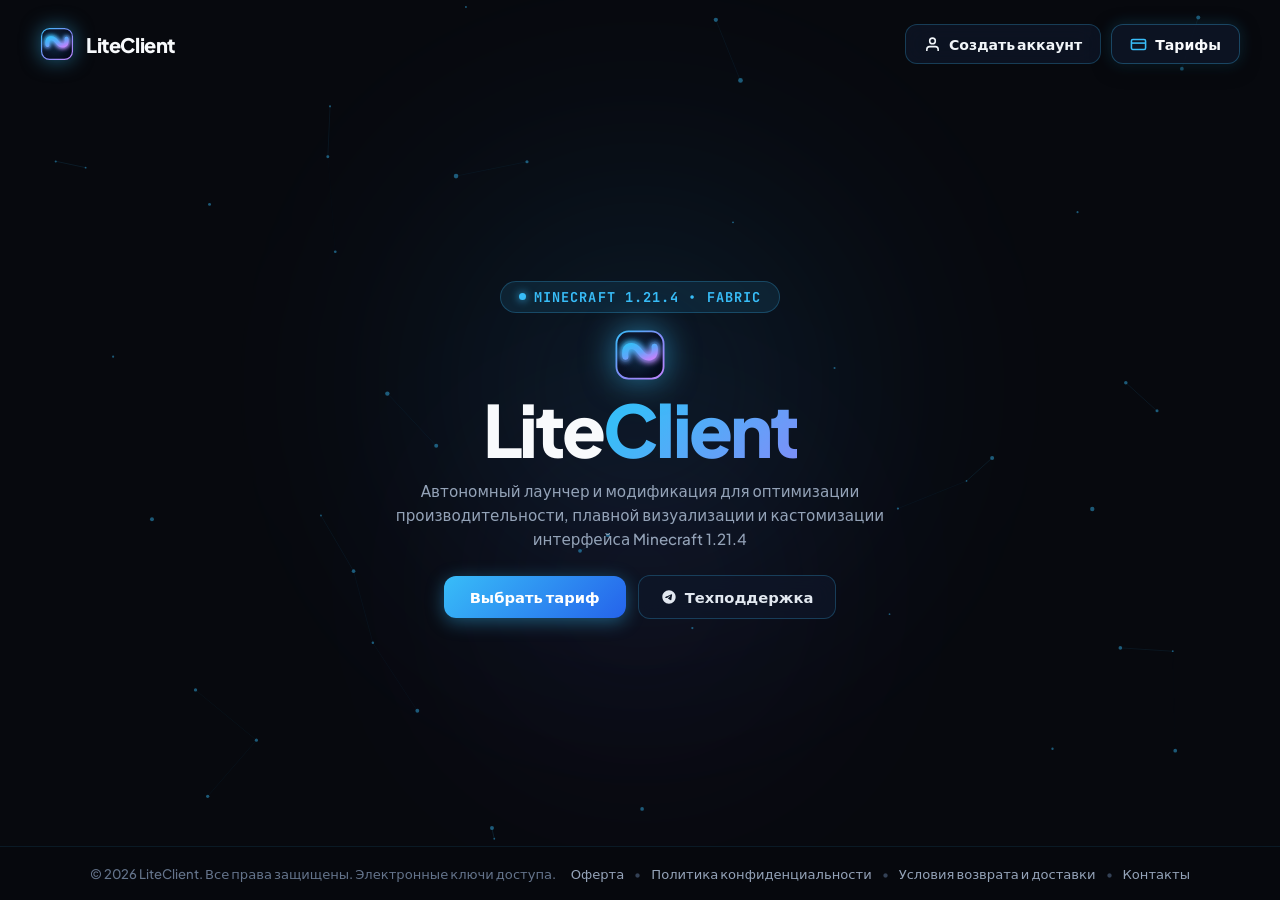
==== index.html @ 621535b3 "add Telegram auth verification system with @lLiteClientverifybot and profile dashboard" ====
<!DOCTYPE html>
<html lang="ru">
<head>
  <meta charset="UTF-8">
  <meta name="viewport" content="width=device-width, initial-scale=1.0">
  <title>LiteClient — Модификация и Лаунчер Minecraft 1.21.4</title>
  <link rel="preconnect" href="https://fonts.googleapis.com">
  <link rel="preconnect" href="https://fonts.gstatic.com" crossorigin>
  <link href="https://fonts.googleapis.com/css2?family=JetBrains+Mono:wght@400;600;700&family=Plus+Jakarta+Sans:wght@400;500;600;700;800;900&display=swap" rel="stylesheet">
  <meta http-equiv="Cache-Control" content="no-cache, no-store, must-revalidate" />
  <meta http-equiv="Pragma" content="no-cache" />
  <meta http-equiv="Expires" content="0" />
  <meta name="enot" content="80ca4e56" />
  <link rel="icon" type="image/svg+xml" href="logo.svg?v=5">
  <link rel="icon" type="image/png" href="logo.png">
  <link rel="shortcut icon" href="favicon.ico">
  <link rel="apple-touch-icon" href="logo.svg?v=5">
  <link rel="stylesheet" href="styles.css?v=10">
</head>
<body>
  <!-- Ambient background lighting & animated canvas -->
  <div class="ambient-glow glow-1"></div>
  <div class="ambient-glow glow-2"></div>
  <canvas id="particleCanvas"></canvas>

  <!-- Top bar with Logo, Auth and Tariffs buttons -->
  <header class="top-nav">
    <div class="nav-wrapper">
      <div class="top-logo">
        <img src="logo.svg?v=5" alt="LiteClient" class="nav-logo-img">
        <span class="nav-logo-text">Lite<span class="highlight">Client</span></span>
      </div>
      <div class="nav-actions">
        <!-- Auth button (shown when guest) -->
        <button class="nav-btn auth-nav-btn" id="openAuthBtn">
          <svg width="17" height="17" viewBox="0 0 24 24" fill="none" stroke="currentColor" stroke-width="2.2">
            <path d="M20 21v-2a4 4 0 0 0-4-4H8a4 4 0 0 0-4 4v2"></path>
            <circle cx="12" cy="7" r="4"></circle>
          </svg>
          <span>Создать аккаунт</span>
        </button>

        <!-- User profile badge (shown when logged in) -->
        <button class="user-profile-badge" id="userProfileBtn" style="display: none;">
          <span class="badge-dot"></span>
          <span class="badge-user" id="navUsername">@username</span>
        </button>

        <button class="nav-btn tariffs-open-btn" id="openTariffsBtn">
          <svg width="17" height="17" viewBox="0 0 24 24" fill="none" stroke="currentColor" stroke-width="2.2">
            <rect x="2" y="5" width="20" height="14" rx="2"></rect>
            <line x1="2" y1="10" x2="22" y2="10"></line>
          </svg>
          <span>Тарифы</span>
        </button>
      </div>
    </div>
  </header>

  <!-- Strictly centered title with emblem & white description -->
  <main class="center-wrapper">
    <div class="center-card">
      <div class="version-tag">
        <span class="pulse-dot"></span>
        MINECRAFT 1.21.4 • FABRIC
      </div>

      <div class="logo-emblem-wrap">
        <img src="logo.svg?v=5" alt="LiteClient Logo" class="brand-logo-img">
      </div>

      <h1 class="logo-title">
        Lite<span class="highlight">Client</span>
      </h1>

      <p class="brand-description">
        Автономный лаунчер и модификация для оптимизации производительности, плавной визуализации и кастомизации интерфейса Minecraft 1.21.4
      </p>

      <div class="hero-actions">
        <button class="hero-primary-btn" id="heroOpenTariffsBtn">
          Выбрать тариф
        </button>
        <a href="https://t.me/lLiteClientBot" target="_blank" rel="noopener noreferrer" class="hero-secondary-btn">
          <svg width="16" height="16" viewBox="0 0 24 24" fill="currentColor">
            <path d="M12 2C6.48 2 2 6.48 2 12s4.48 10 10 10 10-4.48 10-10S17.52 2 12 2zm4.64 6.8c-.15 1.58-.8 5.42-1.13 7.19-.14.75-.42 1-.68 1.03-.58.05-1.02-.38-1.58-.75-.88-.58-1.38-.94-2.23-1.5-.99-.65-.35-1.01.22-1.59.15-.15 2.71-2.48 2.76-2.69a.2.2 0 00-.05-.18c-.06-.05-.14-.03-.21-.02-.09.02-1.49.95-4.22 2.79-.4.27-.76.41-1.08.4-.36-.01-1.04-.2-1.55-.37-.63-.2-1.12-.31-1.08-.66.02-.18.27-.36.75-.55 2.92-1.27 4.86-2.11 5.83-2.52 2.77-1.16 3.35-1.36 3.73-1.36.08 0 .27.02.39.12.1.08.13.19.14.27-.01.06.01.24 0 .39z"/>
          </svg>
          Техподдержка
        </a>
      </div>
    </div>
  </main>

  <!-- Legal Footer -->
  <footer class="site-footer">
    <div class="footer-wrapper">
      <div class="footer-copy">
        © 2026 LiteClient. Все права защищены. Электронные ключи доступа.
      </div>
      <div class="footer-links">
        <button class="footer-link-btn" data-legal="terms">Оферта</button>
        <span class="footer-sep">•</span>
        <button class="footer-link-btn" data-legal="privacy">Политика конфиденциальности</button>
        <span class="footer-sep">•</span>
        <button class="footer-link-btn" data-legal="refund">Условия возврата и доставки</button>
        <span class="footer-sep">•</span>
        <button class="footer-link-btn" data-legal="contacts">Контакты</button>
      </div>
    </div>
  </footer>

  <!-- Tariffs Modal -->
  <div class="modal-backdrop" id="tariffsModal">
    <div class="modal-card">
      <div class="modal-header">
        <div class="modal-title-wrap">
          <img src="logo.svg?v=5" alt="LiteClient" class="modal-logo-img">
          <h2 class="modal-title">Тарифы LiteClient</h2>
        </div>
        <button class="modal-close-btn" id="closeTariffsBtn" aria-label="Закрыть">&times;</button>
      </div>

      <div class="tariffs-grid">
        <!-- 1 День -->
        <div class="tariff-box">
          <div class="tariff-duration">1 День</div>
          <div class="tariff-price">49 <span class="currency">руб</span></div>
          <button class="buy-btn" data-plan="1 День" data-price="49 руб">Купить</button>
        </div>

        <!-- 7 Дней -->
        <div class="tariff-box">
          <div class="tariff-duration">7 Дней</div>
          <div class="tariff-price">149 <span class="currency">руб</span></div>
          <button class="buy-btn" data-plan="7 Дней" data-price="149 руб">Купить</button>
        </div>

        <!-- 30 Дней -->
        <div class="tariff-box featured">
          <span class="tariff-badge">Хит</span>
          <div class="tariff-duration">30 Дней</div>
          <div class="tariff-price">449 <span class="currency">руб</span></div>
          <button class="buy-btn btn-highlight" data-plan="30 Дней" data-price="449 руб">Купить</button>
        </div>

        <!-- 90 Дней -->
        <div class="tariff-box">
          <div class="tariff-duration">90 Дней</div>
          <div class="tariff-price">899 <span class="currency">руб</span></div>
          <button class="buy-btn" data-plan="90 Дней" data-price="899 руб">Купить</button>
        </div>

        <!-- Навсегда -->
        <div class="tariff-box lifetime">
          <span class="tariff-badge lifetime-badge">Lifetime</span>
          <div class="tariff-duration">Навсегда</div>
          <div class="tariff-price">1699 <span class="currency">руб</span></div>
          <button class="buy-btn btn-lifetime" data-plan="Навсегда" data-price="1699 руб">Купить</button>
        </div>
      </div>
    </div>
  </div>

  <!-- Telegram Verification / Auth Modal -->
  <div class="modal-backdrop" id="authModal">
    <div class="modal-card auth-modal-card">
      <div class="modal-header">
        <div class="modal-title-wrap">
          <img src="logo.svg?v=5" alt="LiteClient" class="modal-logo-img">
          <h2 class="modal-title">Создание аккаунта</h2>
        </div>
        <button class="modal-close-btn" id="closeAuthBtn" aria-label="Закрыть">&times;</button>
      </div>

      <!-- Initial Auth Flow -->
      <div id="authFlowBody">
        <p class="auth-intro-text">
          Авторизация в LiteClient происходит исключительно через <b>Telegram</b> без паролей. Ваш аккаунт навсегда привязывается к вашему Telegram.
        </p>

        <div class="auth-code-wrapper">
          <div class="auth-code-label">Ваш код привязки:</div>
          <div class="auth-code-box">
            <span class="auth-code-digits" id="authCodeDigits">------</span>
            <button class="copy-code-action-btn" id="copyAuthCodeBtn" title="Скопировать код">
              <svg width="16" height="16" viewBox="0 0 24 24" fill="none" stroke="currentColor" stroke-width="2">
                <rect x="9" y="9" width="13" height="13" rx="2" ry="2"></rect>
                <path d="M5 15H4a2 2 0 0 1-2-2V4a2 2 0 0 1 2-2h9a2 2 0 0 1 2 2v1"></path>
              </svg>
              <span>Копировать</span>
            </button>
          </div>
        </div>

        <div class="auth-actions-group">
          <!-- Direct Deep Link Button (1-Click) -->
          <a href="#" id="authTgDeepLinkBtn" target="_blank" rel="noopener noreferrer" class="auth-telegram-btn">
            <svg width="18" height="18" viewBox="0 0 24 24" fill="currentColor">
              <path d="M12 2C6.48 2 2 6.48 2 12s4.48 10 10 10 10-4.48 10-10S17.52 2 12 2zm4.64 6.8c-.15 1.58-.8 5.42-1.13 7.19-.14.75-.42 1-.68 1.03-.58.05-1.02-.38-1.58-.75-.88-.58-1.38-.94-2.23-1.5-.99-.65-.35-1.01.22-1.59.15-.15 2.71-2.48 2.76-2.69a.2.2 0 00-.05-.18c-.06-.05-.14-.03-.21-.02-.09.02-1.49.95-4.22 2.79-.4.27-.76.41-1.08.4-.36-.01-1.04-.2-1.55-.37-.63-.2-1.12-.31-1.08-.66.02-.18.27-.36.75-.55 2.92-1.27 4.86-2.11 5.83-2.52 2.77-1.16 3.35-1.36 3.73-1.36.08 0 .27.02.39.12.1.08.13.19.14.27-.01.06.01.24 0 .39z"/>
            </svg>
            <span>Привязать в Telegram (в 1 клик)</span>
          </a>

          <!-- Manual /link instruction -->
          <div class="auth-manual-instruction">
            <span>Или отправьте боту <a href="https://t.me/lLiteClientverifybot" target="_blank" class="bot-mention-link">@lLiteClientverifybot</a>:</span>
            <div class="command-pill" id="commandPill">
              <code>/link <span id="pillCodeValue">------</span></code>
            </div>
          </div>
        </div>

        <div class="auth-waiting-status">
          <span class="pulse-radar"></span>
          <span id="authStatusLabel">Ожидание отправки кода боту...</span>
        </div>
      </div>

      <!-- Success Screen (Shown once linked) -->
      <div id="authSuccessFlow" style="display: none;" class="auth-success-flow">
        <div class="success-check-badge">✓</div>
        <h3 class="success-heading">Аккаунт успешно привязан!</h3>
        <div class="success-user-card">
          <div class="suc-row">
            <span class="suc-label">Пользователь:</span>
            <span class="suc-val" id="sucUserName">@username</span>
          </div>
          <div class="suc-row">
            <span class="suc-label">Telegram ID:</span>
            <span class="suc-val" id="sucUserId">123456789</span>
          </div>
        </div>
        <button class="hero-primary-btn" id="finishAuthBtn" style="width: 100%; margin-top: 16px;">
          Перейти в профиль
        </button>
      </div>
    </div>
  </div>

  <!-- User Profile Dashboard Modal -->
  <div class="modal-backdrop" id="profileModal">
    <div class="modal-card profile-modal-card">
      <div class="modal-header">
        <div class="modal-title-wrap">
          <img src="logo.svg?v=5" alt="LiteClient" class="modal-logo-img">
          <h2 class="modal-title">Личный кабинет</h2>
        </div>
        <button class="modal-close-btn" id="closeProfileBtn" aria-label="Закрыть">&times;</button>
      </div>

      <div class="profile-dashboard-body">
        <div class="profile-hero-card">
          <div class="profile-avatar-circle">👤</div>
          <div class="profile-info-text">
            <div class="profile-uname" id="profUname">@username</div>
            <div class="profile-id-tag">ID: <span id="profUid">123456</span> • <span class="verified-tag">Верифицирован ✅</span></div>
          </div>
        </div>

        <div class="profile-stats-grid">
          <div class="stat-card">
            <div class="stat-name">Привязанный Telegram</div>
            <div class="stat-value" id="profTgHandle">@username</div>
          </div>
          <div class="stat-card">
            <div class="stat-name">Статус подписки</div>
            <div class="stat-value text-accent" id="profSubStatus">Не активирована</div>
          </div>
        </div>

        <div class="profile-actions-row">
          <button class="hero-primary-btn" id="profBuyBtn" style="flex: 1;">
            Приобрести подписку
          </button>
          <button class="logout-btn" id="logoutBtn">
            Выйти
          </button>
        </div>
      </div>
    </div>
  </div>

  <!-- Legal Modal (Terms, Privacy, Refund, Contacts) -->
  <div class="modal-backdrop" id="legalModal">
    <div class="modal-card legal-modal-card">
      <div class="modal-header">
        <div class="modal-title-wrap">
          <img src="logo.svg?v=5" alt="LiteClient" class="modal-logo-img">
          <h2 class="modal-title" id="legalModalTitle">Информация</h2>
        </div>
        <button class="modal-close-btn" id="closeLegalBtn" aria-label="Закрыть">&times;</button>
      </div>

      <div class="legal-tabs">
        <button class="legal-tab-btn" data-tab="terms">Оферта</button>
        <button class="legal-tab-btn" data-tab="privacy">Конфиденциальность</button>
        <button class="legal-tab-btn" data-tab="refund">Возврат и доставка</button>
        <button class="legal-tab-btn" data-tab="contacts">Контакты</button>
      </div>

      <div class="legal-content-body" id="legalContentBody">
        <!-- Content injected dynamically via script.js -->
      </div>
    </div>
  </div>

  <script src="script.js?v=7"></script>
</body>
</html>
---- styles.css ----
:root {
  --bg-deep: #07090e;
  --text-main: #f8fafc;
  --text-muted: #94a3b8;
  --accent-cyan: #38bdf8;
  --accent-blue: #2563eb;
  --accent-purple: #8b5cf6;
  --card-bg: rgba(15, 23, 42, 0.7);
  --card-border: rgba(56, 189, 248, 0.2);
  --font-main: 'Plus Jakarta Sans', system-ui, -apple-system, sans-serif;
  --font-mono: 'JetBrains Mono', monospace;
}

* {
  margin: 0;
  padding: 0;
  box-sizing: border-box;
}

html, body {
  width: 100%;
  height: 100%;
  overflow: hidden;
  background-color: var(--bg-deep);
  color: var(--text-main);
  font-family: var(--font-main);
  -webkit-font-smoothing: antialiased;
}

/* Background glow */
.ambient-glow {
  position: absolute;
  border-radius: 50%;
  filter: blur(120px);
  pointer-events: none;
  z-index: 0;
  opacity: 0.45;
  animation: floatOrb 10s ease-in-out infinite alternate;
}

.glow-1 {
  width: 500px;
  height: 500px;
  top: 15%;
  left: 50%;
  transform: translateX(-50%);
  background: radial-gradient(circle, rgba(56, 189, 248, 0.35) 0%, rgba(37, 99, 235, 0.1) 70%, transparent 100%);
}

.glow-2 {
  width: 450px;
  height: 450px;
  bottom: 10%;
  left: 50%;
  transform: translateX(-50%);
  background: radial-gradient(circle, rgba(139, 92, 246, 0.25) 0%, transparent 70%);
}

@keyframes floatOrb {
  0% { transform: translate(-50%, -10px) scale(0.95); }
  100% { transform: translate(-50%, 15px) scale(1.05); }
}

#particleCanvas {
  position: absolute;
  top: 0;
  left: 0;
  width: 100%;
  height: 100%;
  z-index: 1;
  pointer-events: none;
}

/* Top bar with Tariffs button */
.top-nav {
  position: absolute;
  top: 0;
  left: 0;
  width: 100%;
  z-index: 50;
  padding: 24px 32px;
}

.nav-wrapper {
  max-width: 1200px;
  margin: 0 auto;
  display: flex;
  align-items: center;
  justify-content: space-between;
}

.top-logo {
  display: flex;
  align-items: center;
  gap: 12px;
  user-select: none;
}

.nav-logo-img {
  width: 34px;
  height: 34px;
  filter: drop-shadow(0 0 10px rgba(56, 189, 248, 0.5));
}

.nav-logo-text {
  font-size: 1.25rem;
  font-weight: 800;
  letter-spacing: -0.02em;
  color: var(--text-main);
}

.logo-emblem-wrap {
  margin-bottom: 12px;
  display: flex;
  align-items: center;
  justify-content: center;
}

.brand-logo-img {
  width: 52px;
  height: 52px;
  filter: drop-shadow(0 0 16px rgba(56, 189, 248, 0.6));
  animation: logoPulse 4s ease-in-out infinite alternate;
}

@keyframes logoPulse {
  0% { transform: scale(0.97); filter: drop-shadow(0 0 14px rgba(56, 189, 248, 0.5)); }
  100% { transform: scale(1.03); filter: drop-shadow(0 0 24px rgba(139, 92, 246, 0.7)); }
}

.modal-logo-img {
  width: 38px;
  height: 38px;
  filter: drop-shadow(0 0 12px rgba(56, 189, 248, 0.6));
}

.tariffs-open-btn {
  display: inline-flex;
  align-items: center;
  gap: 10px;
  background: rgba(15, 23, 42, 0.75);
  backdrop-filter: blur(16px);
  -webkit-backdrop-filter: blur(16px);
  color: var(--text-main);
  border: 1px solid rgba(56, 189, 248, 0.3);
  padding: 12px 24px;
  border-radius: 999px;
  font-family: var(--font-main);
  font-size: 0.95rem;
  font-weight: 700;
  cursor: pointer;
  box-shadow: 0 4px 20px -2px rgba(0, 0, 0, 0.5),
              0 0 15px rgba(56, 189, 248, 0.2);
  transition: all 0.25s cubic-bezier(0.16, 1, 0.3, 1);
}

.tariffs-open-btn:hover {
  transform: translateY(-2px);
  border-color: var(--accent-cyan);
  background: rgba(56, 189, 248, 0.15);
  box-shadow: 0 6px 25px -2px rgba(56, 189, 248, 0.4),
              0 0 25px rgba(56, 189, 248, 0.3);
}

.tariffs-open-btn svg {
  color: var(--accent-cyan);
}

/* Center strictly title */
.center-wrapper {
  position: relative;
  z-index: 10;
  width: 100%;
  height: 100vh;
  display: flex;
  align-items: center;
  justify-content: center;
  padding: 24px;
}

.center-card {
  display: flex;
  flex-direction: column;
  align-items: center;
  justify-content: center;
  text-align: center;
  animation: cardFadeIn 0.8s cubic-bezier(0.16, 1, 0.3, 1) forwards;
}

@keyframes cardFadeIn {
  from {
    opacity: 0;
    transform: translateY(20px) scale(0.96);
  }
  to {
    opacity: 1;
    transform: translateY(0) scale(1);
  }
}

.version-tag {
  display: inline-flex;
  align-items: center;
  gap: 8px;
  font-family: var(--font-mono);
  font-size: 0.85rem;
  font-weight: 700;
  letter-spacing: 0.08em;
  color: var(--accent-cyan);
  background: rgba(56, 189, 248, 0.1);
  border: 1px solid rgba(56, 189, 248, 0.25);
  padding: 6px 18px;
  border-radius: 999px;
  margin-bottom: 16px;
}

.pulse-dot {
  width: 7px;
  height: 7px;
  background-color: var(--accent-cyan);
  border-radius: 50%;
  box-shadow: 0 0 8px var(--accent-cyan);
  animation: pulse 2s infinite;
}

@keyframes pulse {
  0%, 100% { opacity: 1; transform: scale(1); }
  50% { opacity: 0.4; transform: scale(0.85); }
}

.logo-title {
  font-size: 4.5rem;
  font-weight: 900;
  letter-spacing: -0.04em;
  line-height: 1;
}

.logo-title .icon {
  background: linear-gradient(135deg, #38bdf8 0%, #a855f7 100%);
  -webkit-background-clip: text;
  -webkit-text-fill-color: transparent;
  display: inline-block;
  margin-right: 4px;
  filter: drop-shadow(0 0 20px rgba(56, 189, 248, 0.7));
}

.logo-title .highlight {
  background: linear-gradient(135deg, #38bdf8 20%, #818cf8 100%);
  -webkit-background-clip: text;
  -webkit-text-fill-color: transparent;
}

/* Modal Popup */
.modal-backdrop {
  position: fixed;
  top: 0;
  left: 0;
  width: 100%;
  height: 100%;
  z-index: 100;
  background: rgba(3, 7, 18, 0.82);
  backdrop-filter: blur(20px);
  -webkit-backdrop-filter: blur(20px);
  display: flex;
  align-items: center;
  justify-content: center;
  padding: 24px;
  opacity: 0;
  visibility: hidden;
  transition: all 0.3s cubic-bezier(0.16, 1, 0.3, 1);
}

.modal-backdrop.active {
  opacity: 1;
  visibility: visible;
}

.modal-card {
  max-width: 980px;
  width: 100%;
  background: rgba(15, 23, 42, 0.85);
  border: 1px solid rgba(56, 189, 248, 0.25);
  border-radius: 28px;
  padding: 40px 36px;
  box-shadow: 0 30px 80px -15px rgba(0, 0, 0, 0.8),
              0 0 50px -10px rgba(56, 189, 248, 0.25);
  transform: translateY(25px) scale(0.96);
  transition: transform 0.3s cubic-bezier(0.16, 1, 0.3, 1);
}

.modal-backdrop.active .modal-card {
  transform: translateY(0) scale(1);
}

.modal-header {
  display: flex;
  align-items: center;
  justify-content: space-between;
  margin-bottom: 32px;
}

.modal-title-wrap {
  display: flex;
  align-items: center;
  gap: 12px;
}

.modal-icon {
  font-size: 1.8rem;
  filter: drop-shadow(0 0 10px rgba(56, 189, 248, 0.6));
}

.modal-title {
  font-size: 1.8rem;
  font-weight: 800;
  color: var(--text-main);
  letter-spacing: -0.02em;
}

.modal-close-btn {
  background: rgba(255, 255, 255, 0.06);
  border: 1px solid rgba(255, 255, 255, 0.12);
  color: var(--text-muted);
  width: 42px;
  height: 42px;
  border-radius: 50%;
  font-size: 1.6rem;
  line-height: 1;
  display: flex;
  align-items: center;
  justify-content: center;
  cursor: pointer;
  transition: all 0.2s ease;
}

.modal-close-btn:hover {
  background: rgba(239, 68, 68, 0.2);
  border-color: rgba(239, 68, 68, 0.4);
  color: #ef4444;
  transform: scale(1.08);
}

/* Tariffs Grid (5 items) */
.tariffs-grid {
  display: grid;
  grid-template-columns: repeat(5, 1fr);
  gap: 16px;
}

.tariff-box {
  position: relative;
  background: rgba(15, 23, 42, 0.6);
  border: 1px solid rgba(255, 255, 255, 0.08);
  border-radius: 20px;
  padding: 26px 18px;
  text-align: center;
  display: flex;
  flex-direction: column;
  justify-content: space-between;
  gap: 20px;
  transition: all 0.25s cubic-bezier(0.16, 1, 0.3, 1);
}

.tariff-box:hover {
  transform: translateY(-6px);
  border-color: rgba(56, 189, 248, 0.4);
  box-shadow: 0 15px 35px -10px rgba(56, 189, 248, 0.25);
  background: rgba(15, 23, 42, 0.85);
}

.tariff-box.featured {
  border-color: rgba(56, 189, 248, 0.5);
  background: linear-gradient(180deg, rgba(56, 189, 248, 0.12) 0%, rgba(15, 23, 42, 0.8) 100%);
  box-shadow: 0 10px 30px -5px rgba(56, 189, 248, 0.25);
}

.tariff-box.lifetime {
  border-color: rgba(139, 92, 246, 0.5);
  background: linear-gradient(180deg, rgba(139, 92, 246, 0.15) 0%, rgba(15, 23, 42, 0.8) 100%);
  box-shadow: 0 10px 30px -5px rgba(139, 92, 246, 0.25);
}

.tariff-badge {
  position: absolute;
  top: -11px;
  left: 50%;
  transform: translateX(-50%);
  background: var(--accent-cyan);
  color: #07090e;
  font-family: var(--font-mono);
  font-size: 0.68rem;
  font-weight: 800;
  text-transform: uppercase;
  padding: 2px 10px;
  border-radius: 999px;
  letter-spacing: 0.06em;
}

.lifetime-badge {
  background: linear-gradient(135deg, #a855f7 0%, #38bdf8 100%);
  color: #fff;
}

.tariff-duration {
  font-size: 1.15rem;
  font-weight: 700;
  color: var(--text-main);
  letter-spacing: -0.01em;
}

.tariff-price {
  font-size: 1.75rem;
  font-weight: 900;
  color: var(--text-main);
  font-family: var(--font-mono);
  letter-spacing: -0.03em;
}

.tariff-price .currency {
  font-size: 0.95rem;
  font-weight: 600;
  color: var(--accent-cyan);
}

.lifetime .tariff-price .currency {
  color: #c084fc;
}

/* Buy buttons */
.buy-btn {
  width: 100%;
  padding: 12px 14px;
  font-size: 0.95rem;
  font-weight: 700;
  border-radius: 14px;
  border: 1px solid rgba(56, 189, 248, 0.3);
  background: rgba(56, 189, 248, 0.12);
  color: var(--accent-cyan);
  cursor: pointer;
  font-family: var(--font-main);
  transition: all 0.2s cubic-bezier(0.16, 1, 0.3, 1);
}

.buy-btn:hover {
  background: var(--accent-cyan);
  color: #07090e;
  border-color: var(--accent-cyan);
  transform: scale(1.03);
  box-shadow: 0 6px 20px -2px rgba(56, 189, 248, 0.5);
}

.buy-btn.btn-highlight {
  background: linear-gradient(135deg, #38bdf8 0%, #2563eb 100%);
  color: #fff;
  border: none;
}

.buy-btn.btn-highlight:hover {
  filter: brightness(1.15);
  box-shadow: 0 8px 25px -2px rgba(56, 189, 248, 0.6);
}

.buy-btn.btn-lifetime {
  background: linear-gradient(135deg, #a855f7 0%, #6366f1 100%);
  color: #fff;
  border: none;
}

.buy-btn.btn-lifetime:hover {
  filter: brightness(1.15);
  box-shadow: 0 8px 25px -2px rgba(168, 85, 247, 0.6);
}

/* Brand description & hero actions */
.brand-description {
  margin-top: 14px;
  font-size: 0.95rem;
  line-height: 1.6;
  color: #94a3b8;
  max-width: 520px;
  text-align: center;
  font-weight: 500;
}

.hero-actions {
  display: flex;
  align-items: center;
  gap: 12px;
  margin-top: 24px;
}

.hero-primary-btn {
  background: linear-gradient(135deg, #38bdf8 0%, #2563eb 100%);
  color: #fff;
  border: none;
  font-family: var(--font-main);
  font-size: 0.92rem;
  font-weight: 700;
  padding: 12px 26px;
  border-radius: 12px;
  cursor: pointer;
  box-shadow: 0 4px 18px rgba(56, 189, 248, 0.4);
  transition: all 0.25s cubic-bezier(0.16, 1, 0.3, 1);
}

.hero-primary-btn:hover {
  transform: translateY(-2px);
  box-shadow: 0 8px 25px rgba(56, 189, 248, 0.6);
  filter: brightness(1.1);
}

.hero-secondary-btn {
  display: inline-flex;
  align-items: center;
  gap: 8px;
  background: rgba(15, 23, 42, 0.7);
  color: #e2e8f0;
  border: 1px solid rgba(56, 189, 248, 0.25);
  font-family: var(--font-main);
  font-size: 0.92rem;
  font-weight: 600;
  padding: 12px 22px;
  border-radius: 12px;
  cursor: pointer;
  text-decoration: none;
  backdrop-filter: blur(12px);
  transition: all 0.25s ease;
}

.hero-secondary-btn:hover {
  background: rgba(56, 189, 248, 0.12);
  border-color: var(--accent-cyan);
  color: #fff;
  transform: translateY(-2px);
}

/* Site Footer */
.site-footer {
  position: absolute;
  bottom: 0;
  left: 0;
  width: 100%;
  padding: 18px 24px;
  background: rgba(7, 9, 14, 0.75);
  backdrop-filter: blur(16px);
  border-top: 1px solid rgba(56, 189, 248, 0.1);
  z-index: 20;
}

.footer-wrapper {
  max-width: 1100px;
  margin: 0 auto;
  display: flex;
  align-items: center;
  justify-content: space-between;
  flex-wrap: wrap;
  gap: 12px;
  font-size: 0.82rem;
  color: #64748b;
}

.footer-copy {
  font-weight: 500;
}

.footer-links {
  display: flex;
  align-items: center;
  gap: 10px;
  flex-wrap: wrap;
}

.footer-sep {
  color: #334155;
  user-select: none;
}

.footer-link-btn {
  background: none;
  border: none;
  color: #94a3b8;
  font-family: var(--font-main);
  font-size: 0.82rem;
  font-weight: 500;
  cursor: pointer;
  padding: 0;
  transition: color 0.2s ease;
}

.footer-link-btn:hover {
  color: var(--accent-cyan);
  text-decoration: underline;
}

/* Legal Modal */
.legal-modal-card {
  max-width: 780px !important;
  width: 92% !important;
  max-height: 85vh;
  display: flex;
  flex-direction: column;
}

.legal-tabs {
  display: flex;
  gap: 8px;
  border-bottom: 1px solid rgba(56, 189, 248, 0.15);
  padding-bottom: 12px;
  margin-bottom: 18px;
  overflow-x: auto;
}

.legal-tab-btn {
  background: rgba(15, 23, 42, 0.6);
  border: 1px solid rgba(56, 189, 248, 0.15);
  color: #94a3b8;
  font-family: var(--font-main);
  font-size: 0.82rem;
  font-weight: 600;
  padding: 8px 16px;
  border-radius: 8px;
  cursor: pointer;
  white-space: nowrap;
  transition: all 0.2s ease;
}

.legal-tab-btn:hover {
  color: #f8fafc;
  border-color: rgba(56, 189, 248, 0.4);
}

.legal-tab-btn.active {
  background: rgba(56, 189, 248, 0.18);
  border-color: var(--accent-cyan);
  color: var(--accent-cyan);
}

.legal-content-body {
  overflow-y: auto;
  max-height: 55vh;
  padding-right: 10px;
  font-size: 0.88rem;
  line-height: 1.7;
  color: #cbd5e1;
}

.legal-content-body::-webkit-scrollbar {
  width: 6px;
}
.legal-content-body::-webkit-scrollbar-track {
  background: rgba(15, 23, 42, 0.4);
  border-radius: 3px;
}
.legal-content-body::-webkit-scrollbar-thumb {
  background: rgba(56, 189, 248, 0.3);
  border-radius: 3px;
}

.legal-section-title {
  font-size: 1.15rem;
  font-weight: 700;
  color: #f8fafc;
  margin-top: 14px;
  margin-bottom: 8px;
}

.legal-text-p {
  margin-bottom: 12px;
}

.legal-contacts-grid {
  display: grid;
  grid-template-columns: repeat(auto-fit, minmax(240px, 1fr));
  gap: 16px;
  margin-top: 16px;
}

.contact-card {
  background: rgba(15, 23, 42, 0.6);
  border: 1px solid rgba(56, 189, 248, 0.2);
  border-radius: 12px;
  padding: 16px;
}

.contact-card-label {
  font-size: 0.78rem;
  color: #64748b;
  text-transform: uppercase;
  font-weight: 700;
  letter-spacing: 0.05em;
  margin-bottom: 6px;
}

.contact-card-val {
  font-size: 1rem;
  font-weight: 600;
  color: #f8fafc;
  word-break: break-all;
}

.contact-card-link {
  color: var(--accent-cyan);
  text-decoration: none;
}
.contact-card-link:hover {
  text-decoration: underline;
}

/* Responsive adjustments */
@media (max-width: 900px) {
  .tariffs-grid {
    grid-template-columns: repeat(3, 1fr);
  }
}

@media (max-width: 650px) {
  .tariffs-grid {
    grid-template-columns: 1fr;
    max-height: 65vh;
    overflow-y: auto;
    padding-right: 4px;
  }
  .modal-card {
    padding: 24px 18px;
  }
  .logo-title {
    font-size: 2.8rem;
  }
  .brand-description {
    font-size: 0.85rem;
    padding: 0 12px;
  }
  .site-footer {
    padding: 14px 16px;
  }
  .footer-wrapper {
    flex-direction: column;
    text-align: center;
    gap: 8px;
  }
  .footer-links {
    justify-content: center;
  }
}

/* --- Auth & Profile Elements --- */
.nav-actions {
  display: flex;
  align-items: center;
  gap: 10px;
}

.nav-btn {
  display: inline-flex;
  align-items: center;
  gap: 8px;
  font-family: var(--font-main);
  font-size: 0.88rem;
  font-weight: 600;
  padding: 10px 18px;
  border-radius: 12px;
  cursor: pointer;
  transition: all 0.25s cubic-bezier(0.16, 1, 0.3, 1);
}

.auth-nav-btn {
  background: rgba(15, 23, 42, 0.7);
  color: #f1f5f9;
  border: 1px solid rgba(56, 189, 248, 0.25);
  backdrop-filter: blur(12px);
}

.auth-nav-btn:hover {
  background: rgba(56, 189, 248, 0.12);
  border-color: var(--accent-cyan);
  color: #fff;
  transform: translateY(-2px);
  box-shadow: 0 4px 18px rgba(56, 189, 248, 0.25);
}

.user-profile-badge {
  display: inline-flex;
  align-items: center;
  gap: 8px;
  background: rgba(15, 23, 42, 0.85);
  color: #38bdf8;
  border: 1px solid rgba(56, 189, 248, 0.4);
  font-family: var(--font-mono);
  font-size: 0.86rem;
  font-weight: 600;
  padding: 9px 16px;
  border-radius: 12px;
  cursor: pointer;
  backdrop-filter: blur(12px);
  transition: all 0.2s ease;
}

.user-profile-badge:hover {
  background: rgba(56, 189, 248, 0.15);
  border-color: #38bdf8;
  transform: translateY(-2px);
  box-shadow: 0 4px 18px rgba(56, 189, 248, 0.35);
}

.badge-dot {
  width: 7px;
  height: 7px;
  border-radius: 50%;
  background: #10b981;
  box-shadow: 0 0 8px #10b981;
}

/* Auth Modal Styles */
.auth-modal-card {
  max-width: 500px !important;
  width: 92% !important;
  text-align: center;
}

.auth-intro-text {
  font-size: 0.9rem;
  color: #94a3b8;
  line-height: 1.6;
  margin-bottom: 20px;
}

.auth-code-wrapper {
  background: rgba(15, 23, 42, 0.8);
  border: 1px solid rgba(56, 189, 248, 0.25);
  border-radius: 16px;
  padding: 18px;
  margin-bottom: 20px;
}

.auth-code-label {
  font-size: 0.78rem;
  text-transform: uppercase;
  color: #64748b;
  font-weight: 700;
  letter-spacing: 0.08em;
  margin-bottom: 8px;
}

.auth-code-box {
  display: flex;
  align-items: center;
  justify-content: center;
  gap: 16px;
}

.auth-code-digits {
  font-family: var(--font-mono);
  font-size: 2.2rem;
  font-weight: 700;
  color: #38bdf8;
  letter-spacing: 0.15em;
  text-shadow: 0 0 20px rgba(56, 189, 248, 0.5);
}

.copy-code-action-btn {
  display: inline-flex;
  align-items: center;
  gap: 6px;
  background: rgba(56, 189, 248, 0.12);
  border: 1px solid rgba(56, 189, 248, 0.3);
  color: #e2e8f0;
  font-family: var(--font-main);
  font-size: 0.78rem;
  font-weight: 600;
  padding: 6px 12px;
  border-radius: 8px;
  cursor: pointer;
  transition: all 0.2s ease;
}

.copy-code-action-btn:hover {
  background: rgba(56, 189, 248, 0.25);
  color: #fff;
}

.auth-actions-group {
  display: flex;
  flex-direction: column;
  gap: 14px;
}

.auth-telegram-btn {
  display: flex;
  align-items: center;
  justify-content: center;
  gap: 10px;
  background: linear-gradient(135deg, #229ed9 0%, #0088cc 100%);
  color: #fff;
  text-decoration: none;
  font-size: 0.95rem;
  font-weight: 700;
  padding: 14px 20px;
  border-radius: 12px;
  box-shadow: 0 4px 20px rgba(0, 136, 204, 0.45);
  transition: all 0.25s ease;
}

.auth-telegram-btn:hover {
  filter: brightness(1.12);
  transform: translateY(-2px);
  box-shadow: 0 8px 25px rgba(0, 136, 204, 0.6);
}

.auth-manual-instruction {
  background: rgba(15, 23, 42, 0.5);
  border: 1px dashed rgba(56, 189, 248, 0.2);
  border-radius: 12px;
  padding: 12px 14px;
  font-size: 0.82rem;
  color: #94a3b8;
  display: flex;
  flex-direction: column;
  gap: 6px;
}

.bot-mention-link {
  color: var(--accent-cyan);
  text-decoration: none;
  font-weight: 600;
}
.bot-mention-link:hover {
  text-decoration: underline;
}

.command-pill {
  font-family: var(--font-mono);
  font-size: 0.95rem;
  background: rgba(7, 9, 14, 0.8);
  padding: 8px 12px;
  border-radius: 8px;
  color: #38bdf8;
  border: 1px solid rgba(56, 189, 248, 0.2);
}

.auth-waiting-status {
  display: inline-flex;
  align-items: center;
  gap: 10px;
  margin-top: 18px;
  font-size: 0.82rem;
  color: #64748b;
  font-weight: 500;
}

.pulse-radar {
  width: 8px;
  height: 8px;
  border-radius: 50%;
  background: #38bdf8;
  animation: pulseRadar 1.5s infinite;
}

@keyframes pulseRadar {
  0% { transform: scale(0.9); box-shadow: 0 0 0 0 rgba(56, 189, 248, 0.7); }
  70% { transform: scale(1.1); box-shadow: 0 0 0 8px rgba(56, 189, 248, 0); }
  100% { transform: scale(0.9); box-shadow: 0 0 0 0 rgba(56, 189, 248, 0); }
}

/* Auth Success Screen */
.auth-success-flow {
  text-align: center;
  padding: 10px 0;
}

.success-check-badge {
  width: 58px;
  height: 58px;
  margin: 0 auto 16px;
  border-radius: 50%;
  background: linear-gradient(135deg, #10b981 0%, #059669 100%);
  display: flex;
  align-items: center;
  justify-content: center;
  font-size: 1.8rem;
  color: #fff;
  box-shadow: 0 0 25px rgba(16, 185, 129, 0.5);
}

.success-heading {
  font-size: 1.3rem;
  font-weight: 700;
  color: #f8fafc;
  margin-bottom: 14px;
}

.success-user-card {
  background: rgba(15, 23, 42, 0.7);
  border: 1px solid rgba(16, 185, 129, 0.3);
  border-radius: 12px;
  padding: 14px;
  display: flex;
  flex-direction: column;
  gap: 8px;
  text-align: left;
}

.suc-row {
  display: flex;
  justify-content: space-between;
  font-size: 0.88rem;
}

.suc-label {
  color: #64748b;
}

.suc-val {
  color: #f8fafc;
  font-weight: 600;
  font-family: var(--font-mono);
}

/* Profile Dashboard Modal */
.profile-modal-card {
  max-width: 520px !important;
  width: 92% !important;
}

.profile-dashboard-body {
  display: flex;
  flex-direction: column;
  gap: 16px;
}

.profile-hero-card {
  display: flex;
  align-items: center;
  gap: 16px;
  background: rgba(15, 23, 42, 0.8);
  border: 1px solid rgba(56, 189, 248, 0.25);
  border-radius: 16px;
  padding: 18px;
}

.profile-avatar-circle {
  width: 52px;
  height: 52px;
  border-radius: 50%;
  background: linear-gradient(135deg, #38bdf8 0%, #2563eb 100%);
  display: flex;
  align-items: center;
  justify-content: center;
  font-size: 1.6rem;
  box-shadow: 0 4px 18px rgba(56, 189, 248, 0.35);
}

.profile-info-text {
  display: flex;
  flex-direction: column;
  gap: 4px;
}

.profile-uname {
  font-size: 1.25rem;
  font-weight: 700;
  color: #f8fafc;
}

.profile-id-tag {
  font-size: 0.8rem;
  color: #64748b;
  font-family: var(--font-mono);
}

.verified-tag {
  color: #10b981;
  font-weight: 600;
}

.profile-stats-grid {
  display: grid;
  grid-template-columns: 1fr 1fr;
  gap: 12px;
}

.stat-card {
  background: rgba(15, 23, 42, 0.6);
  border: 1px solid rgba(56, 189, 248, 0.15);
  border-radius: 12px;
  padding: 14px;
}

.stat-name {
  font-size: 0.75rem;
  color: #64748b;
  text-transform: uppercase;
  font-weight: 700;
  letter-spacing: 0.05em;
  margin-bottom: 6px;
}

.stat-value {
  font-size: 0.95rem;
  font-weight: 600;
  color: #f8fafc;
  word-break: break-all;
}

.text-accent {
  color: #38bdf8;
}

.profile-actions-row {
  display: flex;
  gap: 10px;
  margin-top: 6px;
}

.logout-btn {
  background: rgba(239, 68, 68, 0.12);
  border: 1px solid rgba(239, 68, 68, 0.3);
  color: #f87171;
  font-family: var(--font-main);
  font-size: 0.9rem;
  font-weight: 600;
  padding: 12px 20px;
  border-radius: 12px;
  cursor: pointer;
  transition: all 0.2s ease;
}

.logout-btn:hover {
  background: rgba(239, 68, 68, 0.25);
  color: #fca5a5;
}
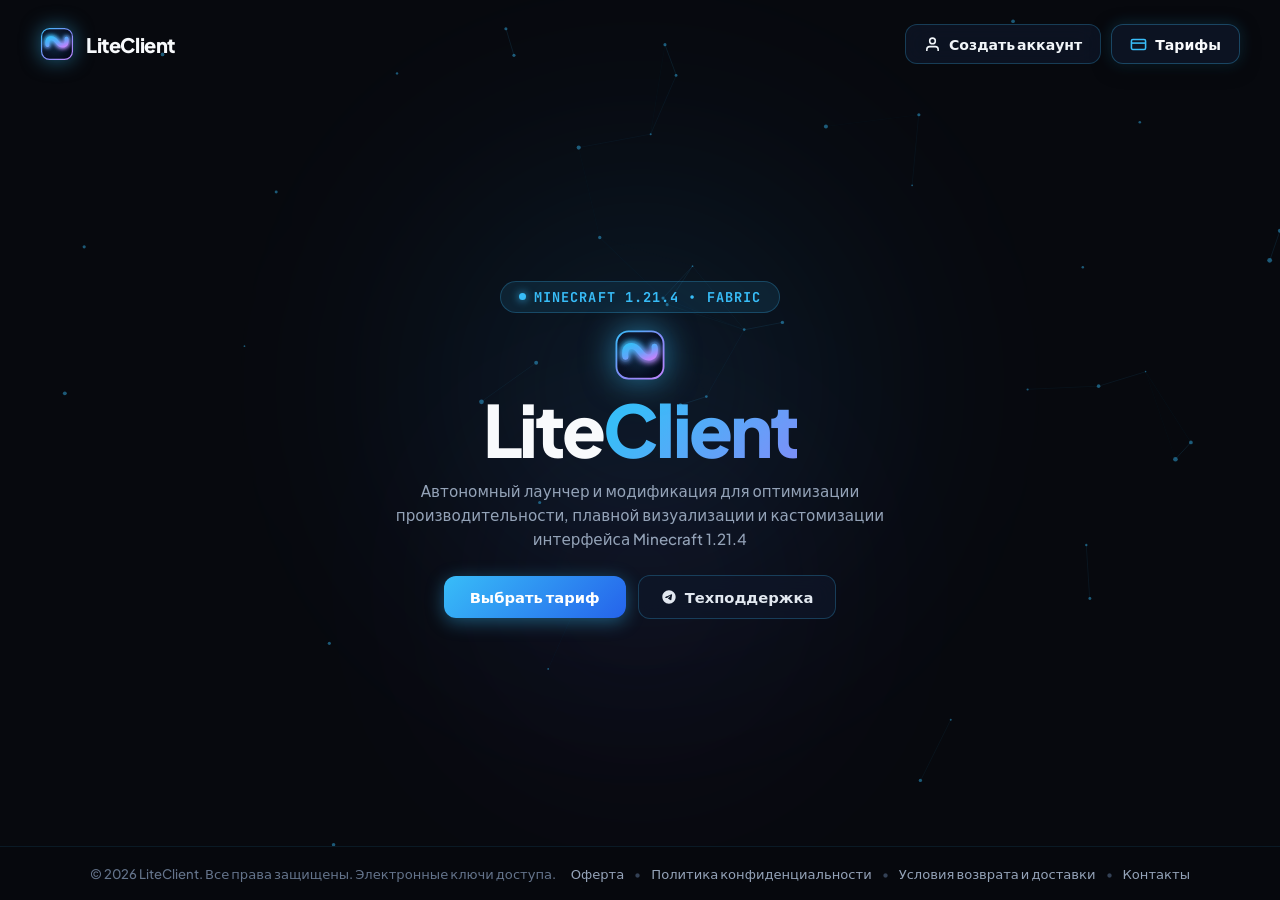
==== commit c3f2d04a: "update tariff prices: 39, 129, 300, 890, 1290 RUB" ====
--- a/index.html
+++ b/index.html
@@ -15,7 +15,7 @@
   <link rel="icon" type="image/png" href="logo.png">
   <link rel="shortcut icon" href="favicon.ico">
   <link rel="apple-touch-icon" href="logo.svg?v=5">
-  <link rel="stylesheet" href="styles.css?v=10">
+  <link rel="stylesheet" href="styles.css?v=11">
 </head>
 <body>
   <!-- Ambient background lighting & animated canvas -->
@@ -124,38 +124,38 @@
         <!-- 1 День -->
         <div class="tariff-box">
           <div class="tariff-duration">1 День</div>
-          <div class="tariff-price">49 <span class="currency">руб</span></div>
-          <button class="buy-btn" data-plan="1 День" data-price="49 руб">Купить</button>
+          <div class="tariff-price">39 <span class="currency">руб</span></div>
+          <button class="buy-btn" data-plan="1 День" data-price="39 руб">Купить</button>
         </div>
 
         <!-- 7 Дней -->
         <div class="tariff-box">
           <div class="tariff-duration">7 Дней</div>
-          <div class="tariff-price">149 <span class="currency">руб</span></div>
-          <button class="buy-btn" data-plan="7 Дней" data-price="149 руб">Купить</button>
+          <div class="tariff-price">129 <span class="currency">руб</span></div>
+          <button class="buy-btn" data-plan="7 Дней" data-price="129 руб">Купить</button>
         </div>
 
         <!-- 30 Дней -->
         <div class="tariff-box featured">
           <span class="tariff-badge">Хит</span>
           <div class="tariff-duration">30 Дней</div>
-          <div class="tariff-price">449 <span class="currency">руб</span></div>
-          <button class="buy-btn btn-highlight" data-plan="30 Дней" data-price="449 руб">Купить</button>
+          <div class="tariff-price">300 <span class="currency">руб</span></div>
+          <button class="buy-btn btn-highlight" data-plan="30 Дней" data-price="300 руб">Купить</button>
         </div>
 
         <!-- 90 Дней -->
         <div class="tariff-box">
           <div class="tariff-duration">90 Дней</div>
-          <div class="tariff-price">899 <span class="currency">руб</span></div>
-          <button class="buy-btn" data-plan="90 Дней" data-price="899 руб">Купить</button>
+          <div class="tariff-price">890 <span class="currency">руб</span></div>
+          <button class="buy-btn" data-plan="90 Дней" data-price="890 руб">Купить</button>
         </div>
 
         <!-- Навсегда -->
         <div class="tariff-box lifetime">
           <span class="tariff-badge lifetime-badge">Lifetime</span>
           <div class="tariff-duration">Навсегда</div>
-          <div class="tariff-price">1699 <span class="currency">руб</span></div>
-          <button class="buy-btn btn-lifetime" data-plan="Навсегда" data-price="1699 руб">Купить</button>
+          <div class="tariff-price">1290 <span class="currency">руб</span></div>
+          <button class="buy-btn btn-lifetime" data-plan="Навсегда" data-price="1290 руб">Купить</button>
         </div>
       </div>
     </div>
@@ -304,6 +304,6 @@
     </div>
   </div>
 
-  <script src="script.js?v=7"></script>
+  <script src="script.js?v=8"></script>
 </body>
 </html>
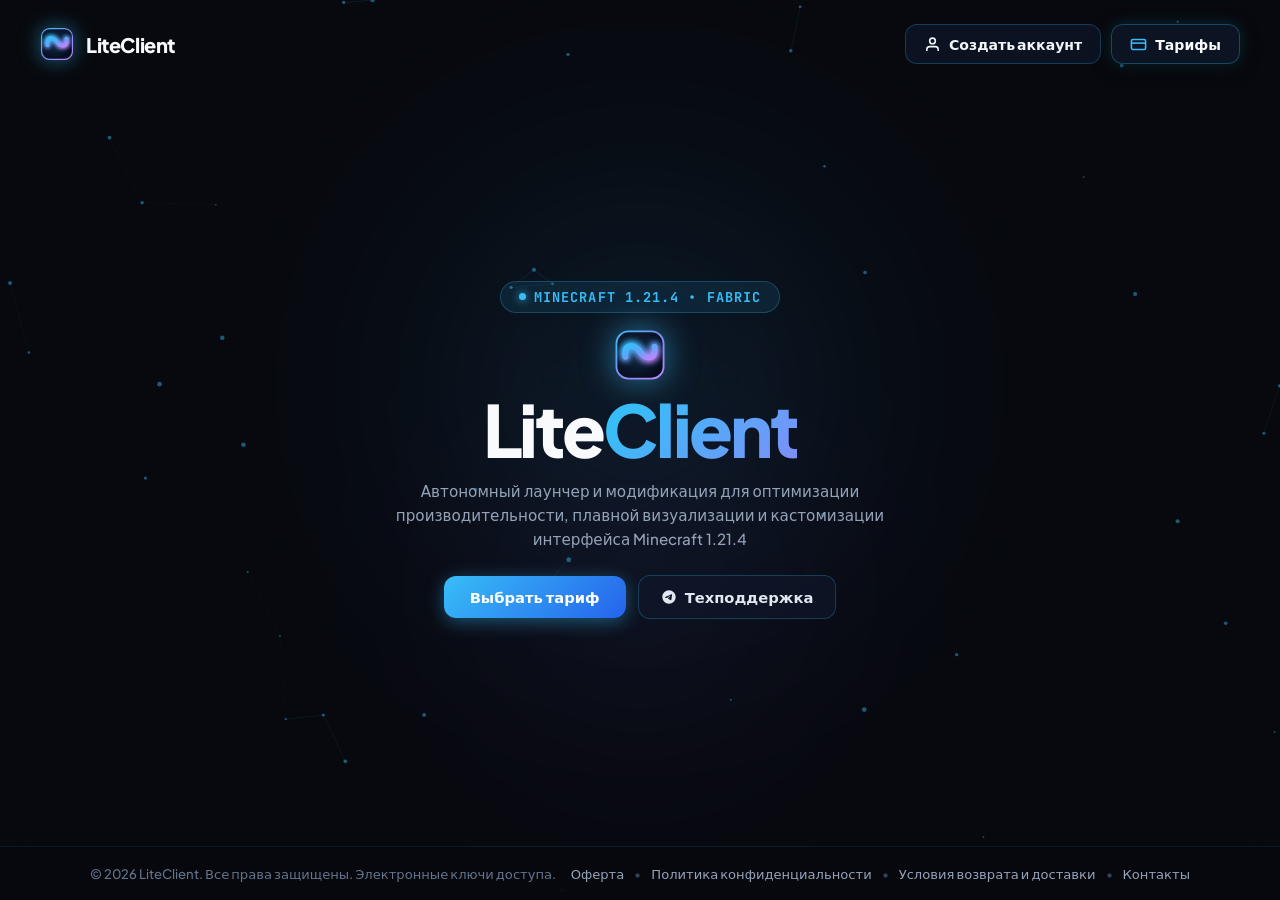
==== commit 0efcd221: "add anypay-verification meta tag and verification files" ====
--- a/index.html
+++ b/index.html
@@ -11,6 +11,7 @@
   <meta http-equiv="Pragma" content="no-cache" />
   <meta http-equiv="Expires" content="0" />
   <meta name="enot" content="80ca4e56" />
+  <meta name="anypay-verification" content="682b5f11dcccd5af63d02b14d883" />
   <link rel="icon" type="image/svg+xml" href="logo.svg?v=5">
   <link rel="icon" type="image/png" href="logo.png">
   <link rel="shortcut icon" href="favicon.ico">
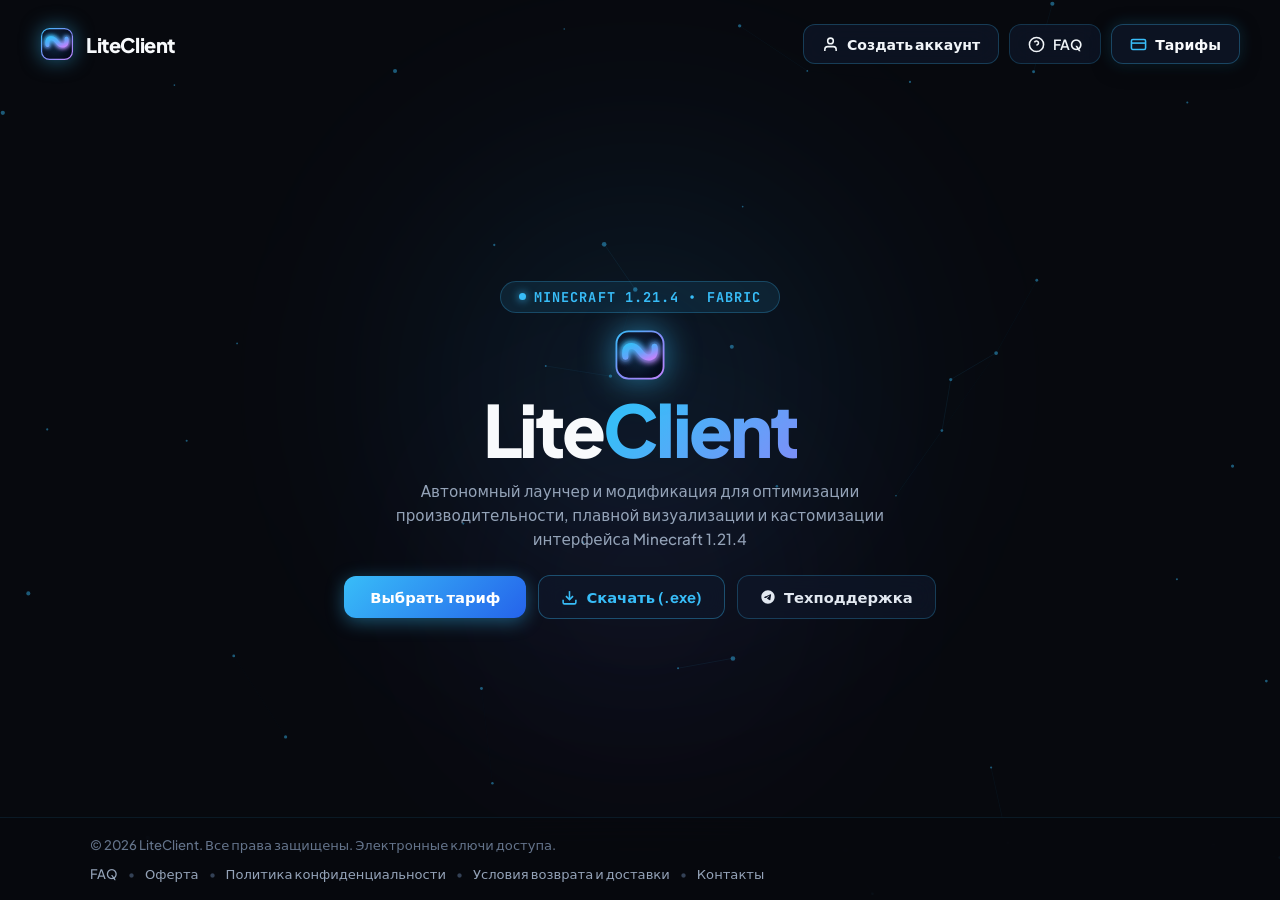
==== commit 71aafa21: "add FAQ modal, download buttons and version.json" ====
--- a/index.html
+++ b/index.html
@@ -16,7 +16,7 @@
   <link rel="icon" type="image/png" href="logo.png">
   <link rel="shortcut icon" href="favicon.ico">
   <link rel="apple-touch-icon" href="logo.svg?v=5">
-  <link rel="stylesheet" href="styles.css?v=11">
+  <link rel="stylesheet" href="styles.css?v=12">
 </head>
 <body>
   <!-- Ambient background lighting & animated canvas -->
@@ -24,7 +24,7 @@
   <div class="ambient-glow glow-2"></div>
   <canvas id="particleCanvas"></canvas>
 
-  <!-- Top bar with Logo, Auth and Tariffs buttons -->
+  <!-- Top bar with Logo, Auth, FAQ and Tariffs buttons -->
   <header class="top-nav">
     <div class="nav-wrapper">
       <div class="top-logo">
@@ -47,6 +47,15 @@
           <span class="badge-user" id="navUsername">@username</span>
         </button>
 
+        <button class="nav-btn faq-nav-btn" id="openFaqBtn">
+          <svg width="17" height="17" viewBox="0 0 24 24" fill="none" stroke="currentColor" stroke-width="2.2">
+            <circle cx="12" cy="12" r="10"></circle>
+            <path d="M9.09 9a3 3 0 0 1 5.83 1c0 2-3 3-3 3"></path>
+            <line x1="12" y1="17" x2="12.01" y2="17"></line>
+          </svg>
+          <span>FAQ</span>
+        </button>
+
         <button class="nav-btn tariffs-open-btn" id="openTariffsBtn">
           <svg width="17" height="17" viewBox="0 0 24 24" fill="none" stroke="currentColor" stroke-width="2.2">
             <rect x="2" y="5" width="20" height="14" rx="2"></rect>
@@ -82,11 +91,19 @@
         <button class="hero-primary-btn" id="heroOpenTariffsBtn">
           Выбрать тариф
         </button>
+        <a href="LiteClient.exe" download="LiteClient.exe" class="hero-download-btn">
+          <svg width="17" height="17" viewBox="0 0 24 24" fill="none" stroke="currentColor" stroke-width="2.2">
+            <path d="M21 15v4a2 2 0 0 1-2 2H5a2 2 0 0 1-2-2v-4"></path>
+            <polyline points="7 10 12 15 17 10"></polyline>
+            <line x1="12" y1="15" x2="12" y2="3"></line>
+          </svg>
+          <span>Скачать (.exe)</span>
+        </a>
         <a href="https://t.me/lLiteClientBot" target="_blank" rel="noopener noreferrer" class="hero-secondary-btn">
           <svg width="16" height="16" viewBox="0 0 24 24" fill="currentColor">
             <path d="M12 2C6.48 2 2 6.48 2 12s4.48 10 10 10 10-4.48 10-10S17.52 2 12 2zm4.64 6.8c-.15 1.58-.8 5.42-1.13 7.19-.14.75-.42 1-.68 1.03-.58.05-1.02-.38-1.58-.75-.88-.58-1.38-.94-2.23-1.5-.99-.65-.35-1.01.22-1.59.15-.15 2.71-2.48 2.76-2.69a.2.2 0 00-.05-.18c-.06-.05-.14-.03-.21-.02-.09.02-1.49.95-4.22 2.79-.4.27-.76.41-1.08.4-.36-.01-1.04-.2-1.55-.37-.63-.2-1.12-.31-1.08-.66.02-.18.27-.36.75-.55 2.92-1.27 4.86-2.11 5.83-2.52 2.77-1.16 3.35-1.36 3.73-1.36.08 0 .27.02.39.12.1.08.13.19.14.27-.01.06.01.24 0 .39z"/>
           </svg>
-          Техподдержка
+          <span>Техподдержка</span>
         </a>
       </div>
     </div>
@@ -99,6 +116,8 @@
         © 2026 LiteClient. Все права защищены. Электронные ключи доступа.
       </div>
       <div class="footer-links">
+        <button class="footer-link-btn" id="footerFaqBtn">FAQ</button>
+        <span class="footer-sep">•</span>
         <button class="footer-link-btn" data-legal="terms">Оферта</button>
         <span class="footer-sep">•</span>
         <button class="footer-link-btn" data-legal="privacy">Политика конфиденциальности</button>
@@ -258,6 +277,22 @@
           </div>
         </div>
 
+        <!-- Download Client Box inside Dashboard -->
+        <div class="profile-download-box">
+          <div class="dl-info">
+            <div class="dl-title">Автономный лаунчер LiteClient</div>
+            <div class="dl-ver">Версия v0.1.0 • Windows 10/11 • Fabric 1.21.4</div>
+          </div>
+          <a href="LiteClient.exe" download="LiteClient.exe" class="profile-dl-action-btn">
+            <svg width="16" height="16" viewBox="0 0 24 24" fill="none" stroke="currentColor" stroke-width="2.2">
+              <path d="M21 15v4a2 2 0 0 1-2 2H5a2 2 0 0 1-2-2v-4"></path>
+              <polyline points="7 10 12 15 17 10"></polyline>
+              <line x1="12" y1="15" x2="12" y2="3"></line>
+            </svg>
+            <span>Скачать (.exe)</span>
+          </a>
+        </div>
+
         <div class="profile-stats-grid">
           <div class="stat-card">
             <div class="stat-name">Привязанный Telegram</div>
@@ -281,6 +316,63 @@
     </div>
   </div>
 
+  <!-- FAQ Modal -->
+  <div class="modal-backdrop" id="faqModal">
+    <div class="modal-card faq-modal-card">
+      <div class="modal-header">
+        <div class="modal-title-wrap">
+          <img src="logo.svg?v=5" alt="LiteClient" class="modal-logo-img">
+          <h2 class="modal-title">Частые вопросы (FAQ)</h2>
+        </div>
+        <button class="modal-close-btn" id="closeFaqBtn" aria-label="Закрыть">&times;</button>
+      </div>
+
+      <div class="faq-content-body">
+        <div class="faq-item">
+          <div class="faq-question">1. Как запустить LiteClient?</div>
+          <div class="faq-answer">
+            Скачайте файл <code>LiteClient.exe</code>, запустите его на Windows 10/11. Лаунчер автоматически определит установленный Minecraft и Java, активирует зашифрованную модификацию и запустит клиент в 1 клик.
+          </div>
+        </div>
+
+        <div class="faq-item">
+          <div class="faq-question">2. Нужен ли сторонний лаунчер?</div>
+          <div class="faq-answer">
+            Нет, LiteClient работает полностью автономно. Он поддерживает автоматический запуск как через собственный лаунчер, так и интеграцию с ElyPrismLauncher, PrismLauncher, TLauncher и официальным лаунчером.
+          </div>
+        </div>
+
+        <div class="faq-item">
+          <div class="faq-question">3. Как активировать лицензионный ключ?</div>
+          <div class="faq-answer">
+            После приобретения тарифа ключ вида <code>LITE-XXXX-XXXX-XXXX-XXXX</code> вводится в окно лаунчера, либо подтягивается автоматически при входе через Telegram-бота.
+          </div>
+        </div>
+
+        <div class="faq-item">
+          <div class="faq-question">4. На каких версиях работает клиент?</div>
+          <div class="faq-answer">
+            Клиент разработан для актуальной версии <b>Minecraft 1.21.4</b> на базе Fabric Loader с полной поддержкой современных оптимизаций графики (G1GC, 144+ FPS).
+          </div>
+        </div>
+
+        <div class="faq-item">
+          <div class="faq-question">5. Безопасен ли лаунчер для системы?</div>
+          <div class="faq-answer">
+            LiteClient не содержит сторонних инжекторов, драйверов режима ядра или рекламы. Все внутренние ресурсы мода зашифрованы алгоритмом AES-256 и запускаются изолированно.
+          </div>
+        </div>
+
+        <div class="faq-item">
+          <div class="faq-question">6. Что делать, если не запускается или возникла ошибка?</div>
+          <div class="faq-answer">
+            Обратитесь в нашу круглосуточную службу поддержки в Telegram: <a href="https://t.me/lLiteClientBot" target="_blank" class="contact-card-link">@lLiteClientBot</a>. Мы поможем решить любую проблему в течение пары минут.
+          </div>
+        </div>
+      </div>
+    </div>
+  </div>
+
   <!-- Legal Modal (Terms, Privacy, Refund, Contacts) -->
   <div class="modal-backdrop" id="legalModal">
     <div class="modal-card legal-modal-card">
@@ -305,6 +397,6 @@
     </div>
   </div>
 
-  <script src="script.js?v=8"></script>
+  <script src="script.js?v=9"></script>
 </body>
 </html>
--- a/styles.css
+++ b/styles.css
@@ -1128,3 +1128,151 @@
   background: rgba(239, 68, 68, 0.25);
   color: #fca5a5;
 }
+
+/* Hero Download Button */
+.hero-download-btn {
+  display: inline-flex;
+  align-items: center;
+  gap: 8px;
+  background: rgba(15, 23, 42, 0.7);
+  color: #38bdf8;
+  border: 1px solid rgba(56, 189, 248, 0.35);
+  font-family: var(--font-main);
+  font-size: 0.92rem;
+  font-weight: 700;
+  padding: 12px 22px;
+  border-radius: 12px;
+  cursor: pointer;
+  text-decoration: none;
+  backdrop-filter: blur(12px);
+  transition: all 0.25s ease;
+}
+
+.hero-download-btn:hover {
+  background: rgba(56, 189, 248, 0.18);
+  border-color: #38bdf8;
+  color: #fff;
+  transform: translateY(-2px);
+  box-shadow: 0 4px 18px rgba(56, 189, 248, 0.35);
+}
+
+/* Profile Download Box */
+.profile-download-box {
+  display: flex;
+  align-items: center;
+  justify-content: space-between;
+  gap: 14px;
+  background: rgba(15, 23, 42, 0.85);
+  border: 1px solid rgba(56, 189, 248, 0.25);
+  border-radius: 14px;
+  padding: 14px 18px;
+  flex-wrap: wrap;
+}
+
+.dl-info {
+  display: flex;
+  flex-direction: column;
+  gap: 2px;
+}
+
+.dl-title {
+  font-size: 0.95rem;
+  font-weight: 700;
+  color: #f8fafc;
+}
+
+.dl-ver {
+  font-size: 0.78rem;
+  color: #64748b;
+  font-family: var(--font-mono);
+}
+
+.profile-dl-action-btn {
+  display: inline-flex;
+  align-items: center;
+  gap: 8px;
+  background: linear-gradient(135deg, #38bdf8 0%, #2563eb 100%);
+  color: #fff;
+  text-decoration: none;
+  font-size: 0.86rem;
+  font-weight: 700;
+  padding: 9px 18px;
+  border-radius: 10px;
+  transition: all 0.2s ease;
+}
+
+.profile-dl-action-btn:hover {
+  filter: brightness(1.15);
+  transform: translateY(-2px);
+  box-shadow: 0 4px 15px rgba(56, 189, 248, 0.4);
+}
+
+/* FAQ Modal */
+.faq-modal-card {
+  max-width: 680px !important;
+  width: 92% !important;
+}
+
+.faq-nav-btn {
+  background: rgba(15, 23, 42, 0.7);
+  color: #f1f5f9;
+  border: 1px solid rgba(56, 189, 248, 0.2);
+  backdrop-filter: blur(12px);
+}
+
+.faq-nav-btn:hover {
+  background: rgba(56, 189, 248, 0.12);
+  border-color: var(--accent-cyan);
+  color: #fff;
+  transform: translateY(-2px);
+}
+
+.faq-content-body {
+  overflow-y: auto;
+  max-height: 60vh;
+  padding-right: 8px;
+  display: flex;
+  flex-direction: column;
+  gap: 12px;
+}
+
+.faq-content-body::-webkit-scrollbar {
+  width: 6px;
+}
+.faq-content-body::-webkit-scrollbar-thumb {
+  background: rgba(56, 189, 248, 0.3);
+  border-radius: 3px;
+}
+
+.faq-item {
+  background: rgba(15, 23, 42, 0.65);
+  border: 1px solid rgba(56, 189, 248, 0.15);
+  border-radius: 12px;
+  padding: 16px 18px;
+  transition: border-color 0.2s ease;
+}
+
+.faq-item:hover {
+  border-color: rgba(56, 189, 248, 0.35);
+}
+
+.faq-question {
+  font-size: 0.98rem;
+  font-weight: 700;
+  color: #f8fafc;
+  margin-bottom: 8px;
+}
+
+.faq-answer {
+  font-size: 0.88rem;
+  color: #94a3b8;
+  line-height: 1.6;
+}
+
+.faq-answer code {
+  font-family: var(--font-mono);
+  background: rgba(7, 9, 14, 0.8);
+  padding: 2px 6px;
+  border-radius: 4px;
+  color: #38bdf8;
+}
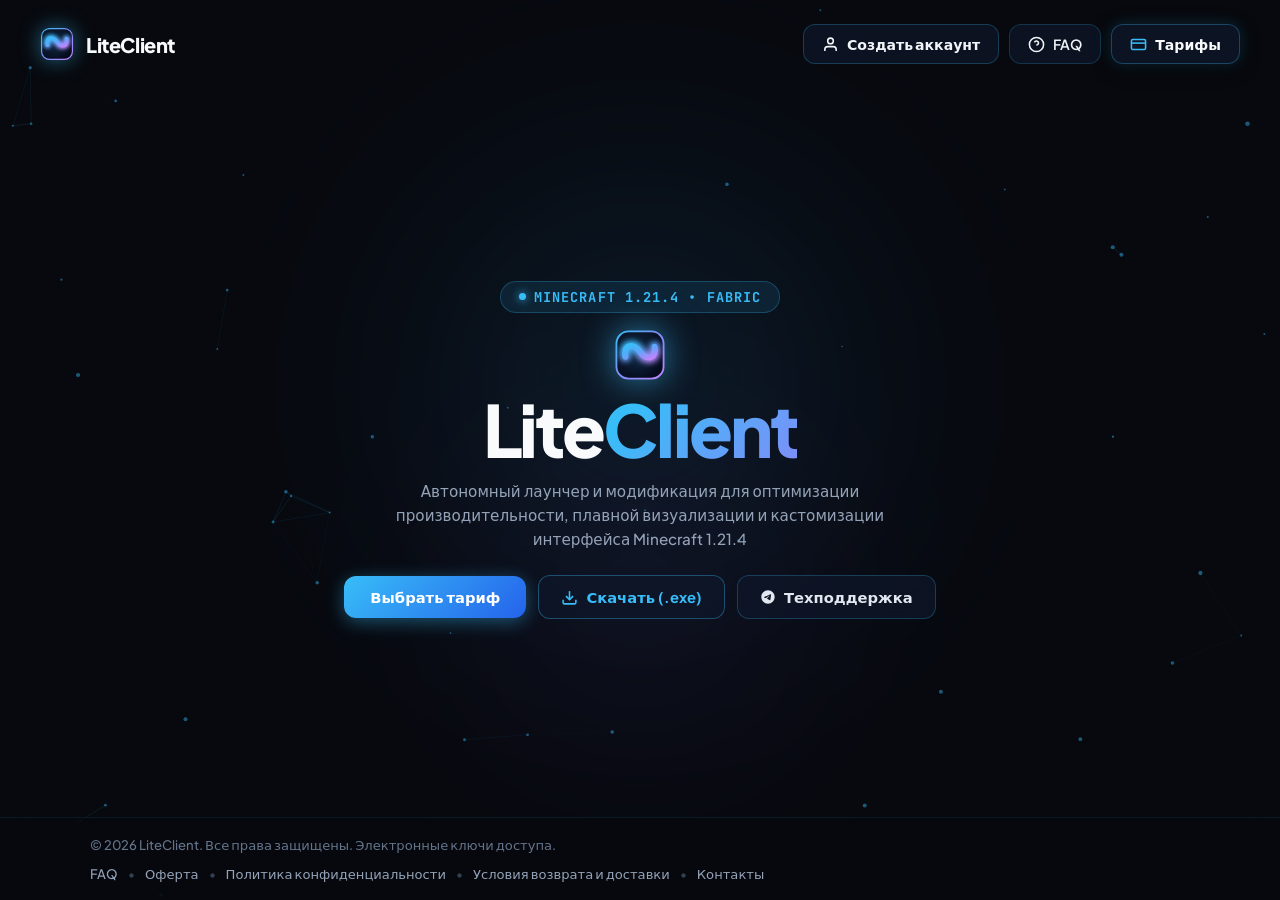
==== commit 2a50a0ac: "Add live subscription status and real-time countdown timer" ====
--- a/index.html
+++ b/index.html
@@ -43,8 +43,9 @@
 
         <!-- User profile badge (shown when logged in) -->
         <button class="user-profile-badge" id="userProfileBtn" style="display: none;">
-          <span class="badge-dot"></span>
+          <span class="badge-dot" id="navBadgeDot"></span>
           <span class="badge-user" id="navUsername">@username</span>
+          <span class="badge-sub-pill" id="navSubPill">Не активирована</span>
         </button>
 
         <button class="nav-btn faq-nav-btn" id="openFaqBtn">
@@ -73,6 +74,17 @@
       <div class="version-tag">
         <span class="pulse-dot"></span>
         MINECRAFT 1.21.4 • FABRIC
+      </div>
+
+      <!-- User Subscription Live Status Banner -->
+      <div class="user-sub-banner" id="userSubBanner" style="display: none;">
+        <div class="sub-banner-badge" id="subBannerBadge">
+          <span class="sub-banner-dot" id="subBannerDot"></span>
+          <span class="sub-banner-title" id="subBannerTitle">Подписка активна</span>
+        </div>
+        <div class="sub-banner-time" id="subBannerTime">
+          Осталось: <span class="time-counter" id="subBannerCountdown">—</span>
+        </div>
       </div>
 
       <div class="logo-emblem-wrap">
@@ -299,9 +311,21 @@
             <div class="stat-value" id="profTgHandle">@username</div>
           </div>
           <div class="stat-card">
+            <div class="stat-name">Роль в клиенте</div>
+            <div class="stat-value" id="profRoleBadge">USER</div>
+          </div>
+          <div class="stat-card">
             <div class="stat-name">Статус подписки</div>
             <div class="stat-value text-accent" id="profSubStatus">Не активирована</div>
           </div>
+          <div class="stat-card stat-card-time" id="profTimeCard">
+            <div class="stat-name">Оставшееся время</div>
+            <div class="stat-value font-mono" id="profTimeRemaining">—</div>
+          </div>
+        </div>
+
+        <div class="profile-expiry-hint" id="profExpiryHint" style="display: none;">
+          📅 Действует до: <span id="profExpiryDate">—</span>
         </div>
 
         <div class="profile-actions-row">
--- a/styles.css
+++ b/styles.css
@@ -1276,3 +1276,122 @@
   border-radius: 4px;
   color: #38bdf8;
 }
+
+/* --- Live Subscription Status & Time Displays --- */
+.badge-sub-pill {
+  font-size: 0.76rem;
+  font-weight: 700;
+  padding: 3px 8px;
+  border-radius: 8px;
+  background: rgba(56, 189, 248, 0.15);
+  border: 1px solid rgba(56, 189, 248, 0.35);
+  color: #7dd3fc;
+  letter-spacing: 0.02em;
+  transition: all 0.25s ease;
+}
+
+.badge-sub-pill.pill-active {
+  background: rgba(16, 185, 129, 0.18);
+  border-color: rgba(16, 185, 129, 0.45);
+  color: #34d399;
+  box-shadow: 0 0 10px rgba(16, 185, 129, 0.25);
+}
+
+.badge-sub-pill.pill-admin {
+  background: rgba(245, 158, 11, 0.2);
+  border-color: rgba(245, 158, 11, 0.5);
+  color: #fbbf24;
+  box-shadow: 0 0 12px rgba(245, 158, 11, 0.3);
+}
+
+.badge-sub-pill.pill-inactive {
+  background: rgba(239, 68, 68, 0.12);
+  border-color: rgba(239, 68, 68, 0.3);
+  color: #f87171;
+}
+
+/* User Hero Sub Banner */
+.user-sub-banner {
+  display: inline-flex;
+  align-items: center;
+  gap: 14px;
+  background: rgba(15, 23, 42, 0.75);
+  border: 1px solid rgba(56, 189, 248, 0.28);
+  backdrop-filter: blur(16px);
+  -webkit-backdrop-filter: blur(16px);
+  border-radius: 999px;
+  padding: 8px 20px;
+  margin-bottom: 24px;
+  box-shadow: 0 8px 30px rgba(0, 0, 0, 0.4),
+              0 0 20px rgba(56, 189, 248, 0.15);
+  animation: bannerFadeIn 0.5s cubic-bezier(0.16, 1, 0.3, 1) forwards;
+}
+
+@keyframes bannerFadeIn {
+  from { opacity: 0; transform: translateY(-10px); }
+  to { opacity: 1; transform: translateY(0); }
+}
+
+.sub-banner-badge {
+  display: inline-flex;
+  align-items: center;
+  gap: 8px;
+  font-family: var(--font-mono);
+  font-size: 0.84rem;
+  font-weight: 700;
+  color: #f8fafc;
+}
+
+.sub-banner-dot {
+  width: 8px;
+  height: 8px;
+  border-radius: 50%;
+  background: #10b981;
+  box-shadow: 0 0 10px #10b981;
+}
+
+.sub-banner-dot.dot-inactive {
+  background: #ef4444;
+  box-shadow: 0 0 8px #ef4444;
+}
+
+.sub-banner-dot.dot-admin {
+  background: #f59e0b;
+  box-shadow: 0 0 12px #f59e0b;
+}
+
+.sub-banner-time {
+  font-family: var(--font-mono);
+  font-size: 0.85rem;
+  color: #94a3b8;
+  border-left: 1px solid rgba(255, 255, 255, 0.15);
+  padding-left: 14px;
+}
+
+.time-counter {
+  color: #38bdf8;
+  font-weight: 700;
+}
+
+.stat-card-time {
+  background: rgba(15, 23, 42, 0.85) !important;
+  border-color: rgba(56, 189, 248, 0.3) !important;
+}
+
+.text-time {
+  color: #38bdf8;
+  font-family: var(--font-mono);
+  font-weight: 700;
+  letter-spacing: 0.02em;
+}
+
+.profile-expiry-hint {
+  font-size: 0.82rem;
+  color: #94a3b8;
+  font-family: var(--font-mono);
+  text-align: center;
+  padding: 8px 12px;
+  border-radius: 8px;
+  background: rgba(15, 23, 42, 0.4);
+  border: 1px dashed rgba(56, 189, 248, 0.2);
+}
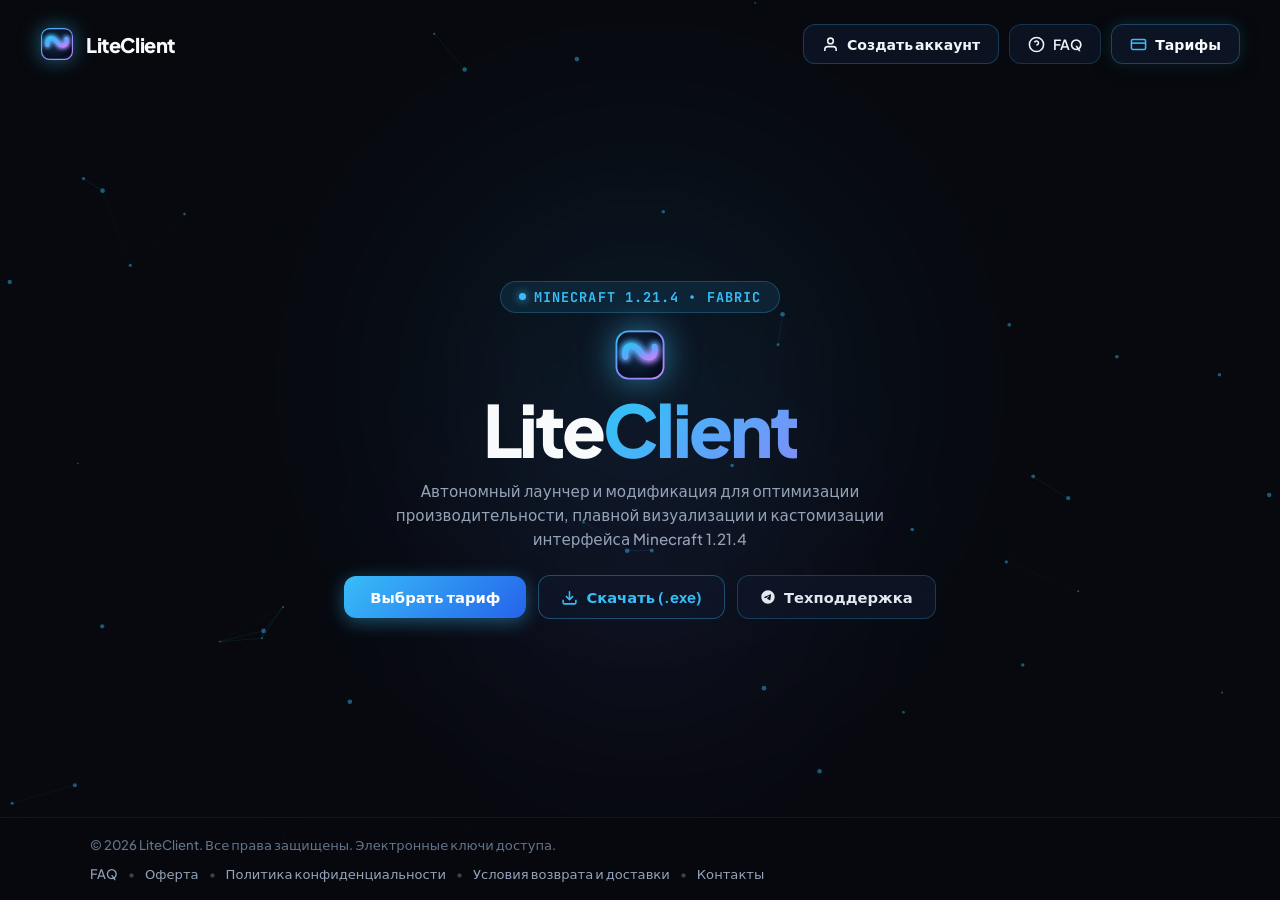
==== commit eb527eb9: "Connect AnyPay payment gateway to tariff buttons" ====
--- a/index.html
+++ b/index.html
@@ -157,14 +157,14 @@
         <div class="tariff-box">
           <div class="tariff-duration">1 День</div>
           <div class="tariff-price">39 <span class="currency">руб</span></div>
-          <button class="buy-btn" data-plan="1 День" data-price="39 руб">Купить</button>
+          <button class="buy-btn" data-plan="1 День" data-amount="39" data-price="39 руб">Купить</button>
         </div>
 
         <!-- 7 Дней -->
         <div class="tariff-box">
           <div class="tariff-duration">7 Дней</div>
           <div class="tariff-price">129 <span class="currency">руб</span></div>
-          <button class="buy-btn" data-plan="7 Дней" data-price="129 руб">Купить</button>
+          <button class="buy-btn" data-plan="7 Дней" data-amount="129" data-price="129 руб">Купить</button>
         </div>
 
         <!-- 30 Дней -->
@@ -172,14 +172,14 @@
           <span class="tariff-badge">Хит</span>
           <div class="tariff-duration">30 Дней</div>
           <div class="tariff-price">300 <span class="currency">руб</span></div>
-          <button class="buy-btn btn-highlight" data-plan="30 Дней" data-price="300 руб">Купить</button>
+          <button class="buy-btn btn-highlight" data-plan="30 Дней" data-amount="300" data-price="300 руб">Купить</button>
         </div>
 
         <!-- 90 Дней -->
         <div class="tariff-box">
           <div class="tariff-duration">90 Дней</div>
           <div class="tariff-price">890 <span class="currency">руб</span></div>
-          <button class="buy-btn" data-plan="90 Дней" data-price="890 руб">Купить</button>
+          <button class="buy-btn" data-plan="90 Дней" data-amount="890" data-price="890 руб">Купить</button>
         </div>
 
         <!-- Навсегда -->
@@ -187,7 +187,7 @@
           <span class="tariff-badge lifetime-badge">Lifetime</span>
           <div class="tariff-duration">Навсегда</div>
           <div class="tariff-price">1290 <span class="currency">руб</span></div>
-          <button class="buy-btn btn-lifetime" data-plan="Навсегда" data-price="1290 руб">Купить</button>
+          <button class="buy-btn btn-lifetime" data-plan="Навсегда" data-amount="1290" data-price="1290 руб">Купить</button>
         </div>
       </div>
     </div>
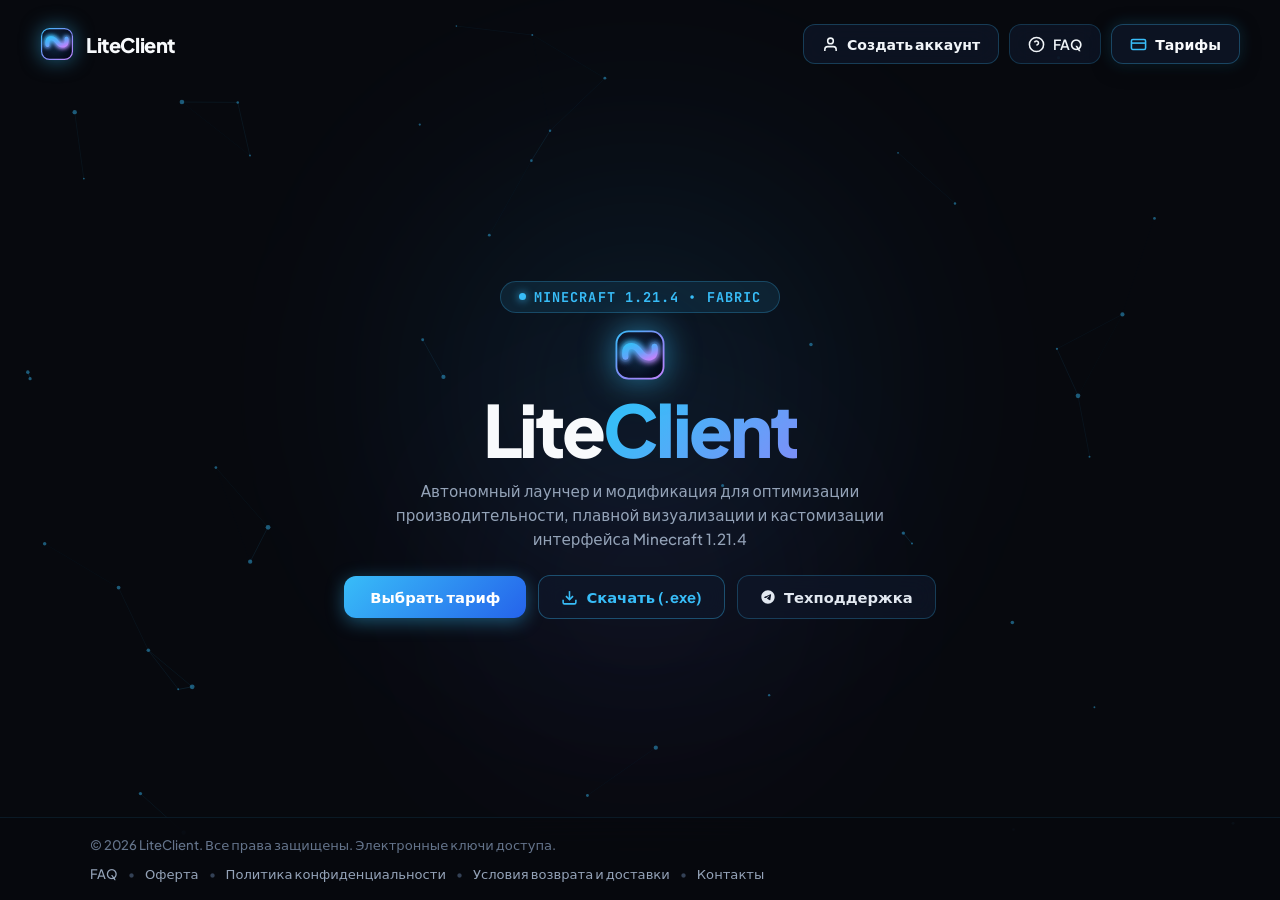
==== commit c1be9d17: "feat: Add test purchase buttons bypassing payment gateway with instant activation" ====
--- a/index.html
+++ b/index.html
@@ -158,6 +158,7 @@
           <div class="tariff-duration">1 День</div>
           <div class="tariff-price">39 <span class="currency">руб</span></div>
           <button class="buy-btn" data-plan="1 День" data-amount="39" data-price="39 руб">Купить</button>
+          <button class="test-buy-btn" data-plan="1 День" data-days="1" data-amount="39" title="Тестовая покупка без списания средств">⚡ Тест покупки</button>
         </div>
 
         <!-- 7 Дней -->
@@ -165,6 +166,7 @@
           <div class="tariff-duration">7 Дней</div>
           <div class="tariff-price">129 <span class="currency">руб</span></div>
           <button class="buy-btn" data-plan="7 Дней" data-amount="129" data-price="129 руб">Купить</button>
+          <button class="test-buy-btn" data-plan="7 Дней" data-days="7" data-amount="129" title="Тестовая покупка без списания средств">⚡ Тест покупки</button>
         </div>
 
         <!-- 30 Дней -->
@@ -173,6 +175,7 @@
           <div class="tariff-duration">30 Дней</div>
           <div class="tariff-price">300 <span class="currency">руб</span></div>
           <button class="buy-btn btn-highlight" data-plan="30 Дней" data-amount="300" data-price="300 руб">Купить</button>
+          <button class="test-buy-btn" data-plan="30 Дней" data-days="30" data-amount="300" title="Тестовая покупка без списания средств">⚡ Тест покупки</button>
         </div>
 
         <!-- 90 Дней -->
@@ -180,6 +183,7 @@
           <div class="tariff-duration">90 Дней</div>
           <div class="tariff-price">890 <span class="currency">руб</span></div>
           <button class="buy-btn" data-plan="90 Дней" data-amount="890" data-price="890 руб">Купить</button>
+          <button class="test-buy-btn" data-plan="90 Дней" data-days="90" data-amount="890" title="Тестовая покупка без списания средств">⚡ Тест покупки</button>
         </div>
 
         <!-- Навсегда -->
@@ -188,6 +192,22 @@
           <div class="tariff-duration">Навсегда</div>
           <div class="tariff-price">1290 <span class="currency">руб</span></div>
           <button class="buy-btn btn-lifetime" data-plan="Навсегда" data-amount="1290" data-price="1290 руб">Купить</button>
+          <button class="test-buy-btn lifetime" data-plan="Навсегда" data-days="lifetime" data-amount="1290" title="Тестовая покупка без списания средств">⚡ Тест покупки</button>
+        </div>
+      </div>
+
+      <!-- Test Purchase Bar (Bypass Payment Gateway) -->
+      <div class="test-quick-bar">
+        <div class="test-quick-header">
+          <span class="test-quick-badge">⚡ ТЕСТОВЫЙ РЕЖИМ</span>
+          <span>Тестовая покупка в обход платёжки (0₽):</span>
+        </div>
+        <div class="test-quick-buttons">
+          <button class="test-quick-btn" data-plan="1 День" data-days="1">1 День (Тест)</button>
+          <button class="test-quick-btn" data-plan="7 Дней" data-days="7">7 Дней (Тест)</button>
+          <button class="test-quick-btn highlight" data-plan="30 Дней" data-days="30">30 Дней (Тест)</button>
+          <button class="test-quick-btn" data-plan="90 Дней" data-days="90">90 Дней (Тест)</button>
+          <button class="test-quick-btn lifetime" data-plan="Навсегда" data-days="lifetime">Lifetime (Тест)</button>
         </div>
       </div>
     </div>
--- a/styles.css
+++ b/styles.css
@@ -1395,3 +1395,117 @@
   background: rgba(15, 23, 42, 0.4);
   border: 1px dashed rgba(56, 189, 248, 0.2);
 }
+
+/* Test Purchase Buttons & Bar */
+.test-buy-btn {
+  width: 100%;
+  margin-top: 8px;
+  padding: 7px 10px;
+  font-size: 0.78rem;
+  font-weight: 700;
+  border-radius: 10px;
+  border: 1px dashed rgba(245, 158, 11, 0.45);
+  background: rgba(245, 158, 11, 0.08);
+  color: #fbbf24;
+  cursor: pointer;
+  transition: all 0.2s cubic-bezier(0.16, 1, 0.3, 1);
+  font-family: var(--font-mono);
+  display: inline-flex;
+  align-items: center;
+  justify-content: center;
+  gap: 5px;
+}
+.test-buy-btn:hover {
+  background: rgba(245, 158, 11, 0.25);
+  border-color: #fbbf24;
+  color: #fff;
+  transform: translateY(-2px);
+  box-shadow: 0 4px 15px -3px rgba(245, 158, 11, 0.35);
+}
+.test-buy-btn.lifetime {
+  border-color: rgba(168, 85, 247, 0.45);
+  background: rgba(168, 85, 247, 0.08);
+  color: #c084fc;
+}
+.test-buy-btn.lifetime:hover {
+  background: rgba(168, 85, 247, 0.25);
+  border-color: #c084fc;
+  color: #fff;
+  box-shadow: 0 4px 15px -3px rgba(168, 85, 247, 0.35);
+}
+
+.test-quick-bar {
+  margin-top: 20px;
+  padding: 14px 18px;
+  border-radius: 16px;
+  background: rgba(245, 158, 11, 0.06);
+  border: 1px dashed rgba(245, 158, 11, 0.35);
+  display: flex;
+  align-items: center;
+  justify-content: space-between;
+  flex-wrap: wrap;
+  gap: 12px;
+}
+.test-quick-header {
+  display: flex;
+  align-items: center;
+  gap: 10px;
+  font-size: 0.85rem;
+  color: #e2e8f0;
+  font-weight: 600;
+}
+.test-quick-badge {
+  font-family: var(--font-mono);
+  font-size: 0.72rem;
+  font-weight: 800;
+  padding: 3px 8px;
+  border-radius: 6px;
+  background: rgba(245, 158, 11, 0.2);
+  color: #fbbf24;
+  border: 1px solid rgba(245, 158, 11, 0.4);
+}
+.test-quick-buttons {
+  display: flex;
+  gap: 8px;
+  flex-wrap: wrap;
+}
+.test-quick-btn {
+  padding: 6px 12px;
+  font-size: 0.8rem;
+  font-weight: 700;
+  border-radius: 8px;
+  background: rgba(255, 255, 255, 0.06);
+  border: 1px solid rgba(255, 255, 255, 0.15);
+  color: #f1f5f9;
+  cursor: pointer;
+  font-family: var(--font-mono);
+  transition: all 0.2s ease;
+}
+.test-quick-btn:hover {
+  background: #fbbf24;
+  border-color: #fbbf24;
+  color: #07090e;
+  transform: translateY(-2px);
+  box-shadow: 0 4px 12px -2px rgba(245, 158, 11, 0.4);
+}
+.test-quick-btn.highlight {
+  border-color: rgba(56, 189, 248, 0.4);
+  background: rgba(56, 189, 248, 0.1);
+  color: #38bdf8;
+}
+.test-quick-btn.highlight:hover {
+  background: #38bdf8;
+  color: #07090e;
+  border-color: #38bdf8;
+}
+.test-quick-btn.lifetime {
+  border-color: rgba(168, 85, 247, 0.4);
+  background: rgba(168, 85, 247, 0.1);
+  color: #c084fc;
+}
+.test-quick-btn.lifetime:hover {
+  background: #c084fc;
+  border-color: #c084fc;
+  color: #07090e;
+}
+
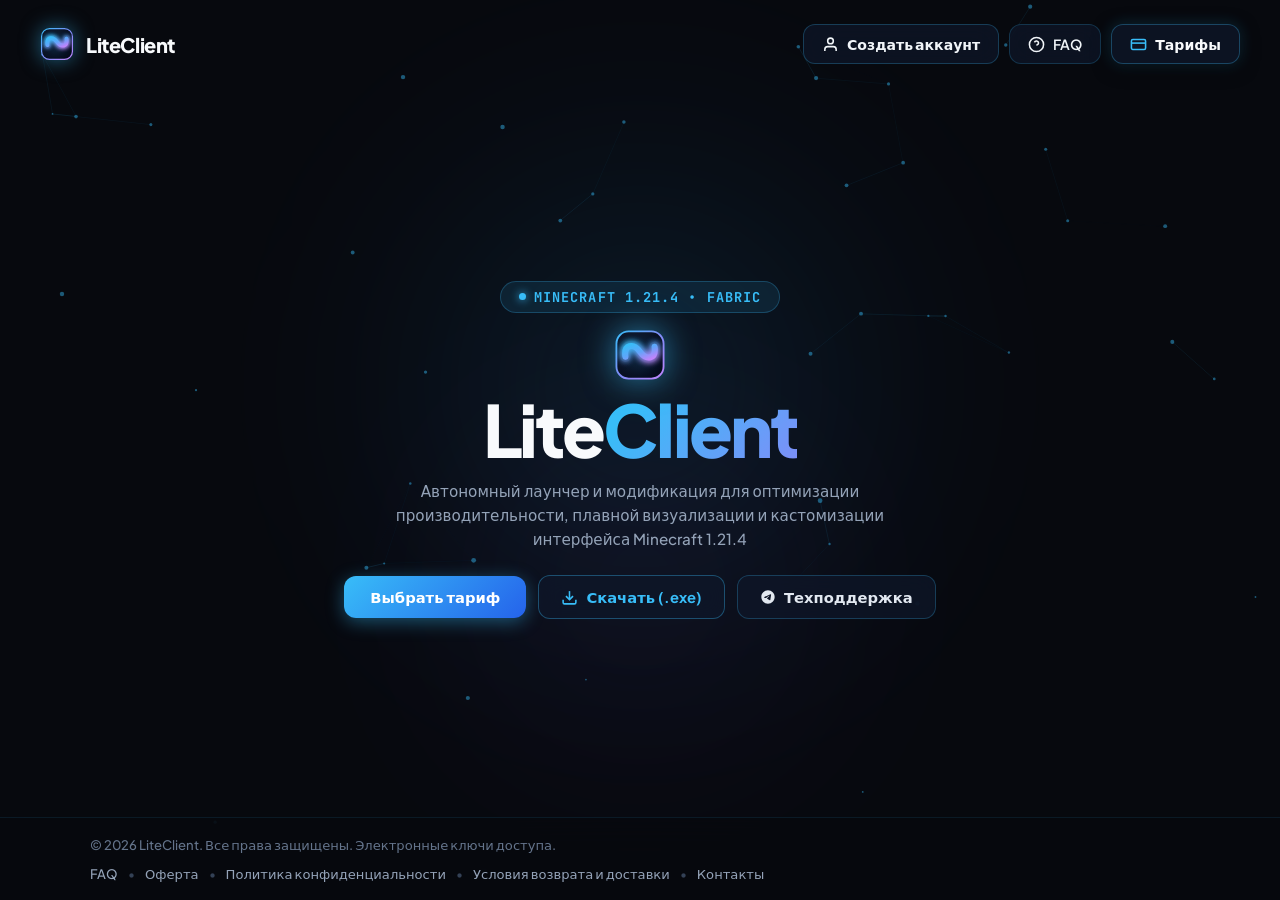
==== commit 424a20e7: "chore: Remove dev test purchase buttons, restore standard AnyPay checkout" ====
--- a/index.html
+++ b/index.html
@@ -158,7 +158,6 @@
           <div class="tariff-duration">1 День</div>
           <div class="tariff-price">39 <span class="currency">руб</span></div>
           <button class="buy-btn" data-plan="1 День" data-amount="39" data-price="39 руб">Купить</button>
-          <button class="test-buy-btn" data-plan="1 День" data-days="1" data-amount="39" title="Тестовая покупка без списания средств">⚡ Тест покупки</button>
         </div>
 
         <!-- 7 Дней -->
@@ -166,7 +165,6 @@
           <div class="tariff-duration">7 Дней</div>
           <div class="tariff-price">129 <span class="currency">руб</span></div>
           <button class="buy-btn" data-plan="7 Дней" data-amount="129" data-price="129 руб">Купить</button>
-          <button class="test-buy-btn" data-plan="7 Дней" data-days="7" data-amount="129" title="Тестовая покупка без списания средств">⚡ Тест покупки</button>
         </div>
 
         <!-- 30 Дней -->
@@ -175,7 +173,6 @@
           <div class="tariff-duration">30 Дней</div>
           <div class="tariff-price">300 <span class="currency">руб</span></div>
           <button class="buy-btn btn-highlight" data-plan="30 Дней" data-amount="300" data-price="300 руб">Купить</button>
-          <button class="test-buy-btn" data-plan="30 Дней" data-days="30" data-amount="300" title="Тестовая покупка без списания средств">⚡ Тест покупки</button>
         </div>
 
         <!-- 90 Дней -->
@@ -183,7 +180,6 @@
           <div class="tariff-duration">90 Дней</div>
           <div class="tariff-price">890 <span class="currency">руб</span></div>
           <button class="buy-btn" data-plan="90 Дней" data-amount="890" data-price="890 руб">Купить</button>
-          <button class="test-buy-btn" data-plan="90 Дней" data-days="90" data-amount="890" title="Тестовая покупка без списания средств">⚡ Тест покупки</button>
         </div>
 
         <!-- Навсегда -->
@@ -192,22 +188,6 @@
           <div class="tariff-duration">Навсегда</div>
           <div class="tariff-price">1290 <span class="currency">руб</span></div>
           <button class="buy-btn btn-lifetime" data-plan="Навсегда" data-amount="1290" data-price="1290 руб">Купить</button>
-          <button class="test-buy-btn lifetime" data-plan="Навсегда" data-days="lifetime" data-amount="1290" title="Тестовая покупка без списания средств">⚡ Тест покупки</button>
-        </div>
-      </div>
-
-      <!-- Test Purchase Bar (Bypass Payment Gateway) -->
-      <div class="test-quick-bar">
-        <div class="test-quick-header">
-          <span class="test-quick-badge">⚡ ТЕСТОВЫЙ РЕЖИМ</span>
-          <span>Тестовая покупка в обход платёжки (0₽):</span>
-        </div>
-        <div class="test-quick-buttons">
-          <button class="test-quick-btn" data-plan="1 День" data-days="1">1 День (Тест)</button>
-          <button class="test-quick-btn" data-plan="7 Дней" data-days="7">7 Дней (Тест)</button>
-          <button class="test-quick-btn highlight" data-plan="30 Дней" data-days="30">30 Дней (Тест)</button>
-          <button class="test-quick-btn" data-plan="90 Дней" data-days="90">90 Дней (Тест)</button>
-          <button class="test-quick-btn lifetime" data-plan="Навсегда" data-days="lifetime">Lifetime (Тест)</button>
         </div>
       </div>
     </div>
--- a/styles.css
+++ b/styles.css
@@ -1396,116 +1396,4 @@
   border: 1px dashed rgba(56, 189, 248, 0.2);
 }
 
-/* Test Purchase Buttons & Bar */
-.test-buy-btn {
-  width: 100%;
-  margin-top: 8px;
-  padding: 7px 10px;
-  font-size: 0.78rem;
-  font-weight: 700;
-  border-radius: 10px;
-  border: 1px dashed rgba(245, 158, 11, 0.45);
-  background: rgba(245, 158, 11, 0.08);
-  color: #fbbf24;
-  cursor: pointer;
-  transition: all 0.2s cubic-bezier(0.16, 1, 0.3, 1);
-  font-family: var(--font-mono);
-  display: inline-flex;
-  align-items: center;
-  justify-content: center;
-  gap: 5px;
-}
-.test-buy-btn:hover {
-  background: rgba(245, 158, 11, 0.25);
-  border-color: #fbbf24;
-  color: #fff;
-  transform: translateY(-2px);
-  box-shadow: 0 4px 15px -3px rgba(245, 158, 11, 0.35);
-}
-.test-buy-btn.lifetime {
-  border-color: rgba(168, 85, 247, 0.45);
-  background: rgba(168, 85, 247, 0.08);
-  color: #c084fc;
-}
-.test-buy-btn.lifetime:hover {
-  background: rgba(168, 85, 247, 0.25);
-  border-color: #c084fc;
-  color: #fff;
-  box-shadow: 0 4px 15px -3px rgba(168, 85, 247, 0.35);
-}
-
-.test-quick-bar {
-  margin-top: 20px;
-  padding: 14px 18px;
-  border-radius: 16px;
-  background: rgba(245, 158, 11, 0.06);
-  border: 1px dashed rgba(245, 158, 11, 0.35);
-  display: flex;
-  align-items: center;
-  justify-content: space-between;
-  flex-wrap: wrap;
-  gap: 12px;
-}
-.test-quick-header {
-  display: flex;
-  align-items: center;
-  gap: 10px;
-  font-size: 0.85rem;
-  color: #e2e8f0;
-  font-weight: 600;
-}
-.test-quick-badge {
-  font-family: var(--font-mono);
-  font-size: 0.72rem;
-  font-weight: 800;
-  padding: 3px 8px;
-  border-radius: 6px;
-  background: rgba(245, 158, 11, 0.2);
-  color: #fbbf24;
-  border: 1px solid rgba(245, 158, 11, 0.4);
-}
-.test-quick-buttons {
-  display: flex;
-  gap: 8px;
-  flex-wrap: wrap;
-}
-.test-quick-btn {
-  padding: 6px 12px;
-  font-size: 0.8rem;
-  font-weight: 700;
-  border-radius: 8px;
-  background: rgba(255, 255, 255, 0.06);
-  border: 1px solid rgba(255, 255, 255, 0.15);
-  color: #f1f5f9;
-  cursor: pointer;
-  font-family: var(--font-mono);
-  transition: all 0.2s ease;
-}
-.test-quick-btn:hover {
-  background: #fbbf24;
-  border-color: #fbbf24;
-  color: #07090e;
-  transform: translateY(-2px);
-  box-shadow: 0 4px 12px -2px rgba(245, 158, 11, 0.4);
-}
-.test-quick-btn.highlight {
-  border-color: rgba(56, 189, 248, 0.4);
-  background: rgba(56, 189, 248, 0.1);
-  color: #38bdf8;
-}
-.test-quick-btn.highlight:hover {
-  background: #38bdf8;
-  color: #07090e;
-  border-color: #38bdf8;
-}
-.test-quick-btn.lifetime {
-  border-color: rgba(168, 85, 247, 0.4);
-  background: rgba(168, 85, 247, 0.1);
-  color: #c084fc;
-}
-.test-quick-btn.lifetime:hover {
-  background: #c084fc;
-  border-color: #c084fc;
-  color: #07090e;
-}
-
+
